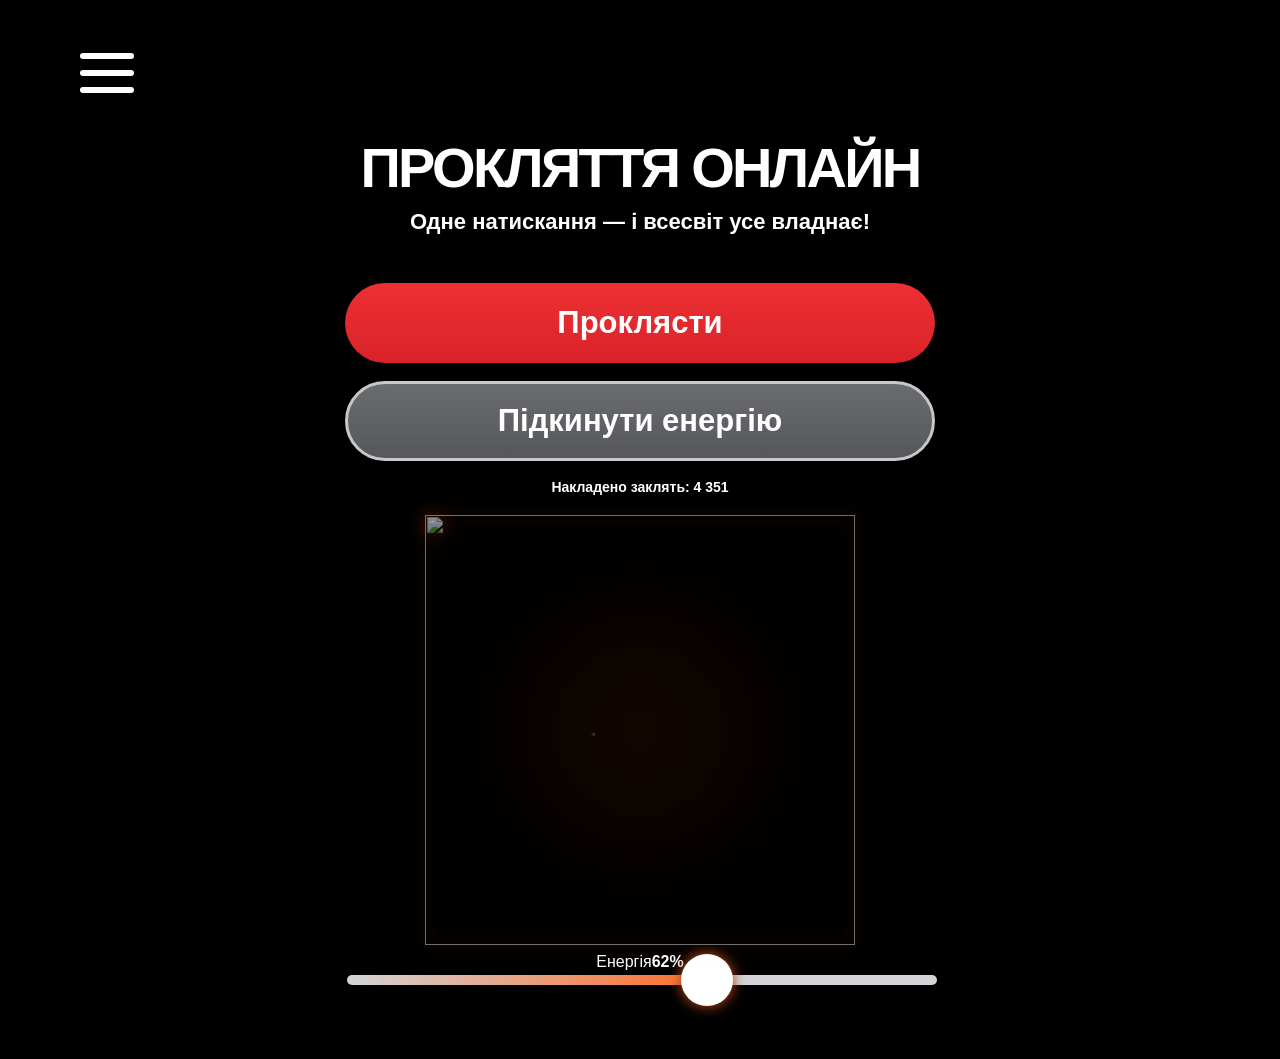
==== index.html @ 465b874a "Add energy readout and certificate download" ====
<!doctype html>
<html lang="uk"><head>
<meta charset="utf-8"><meta name="viewport" content="width=device-width,initial-scale=1,viewport-fit=cover">
<meta name="theme-color" content="#000"><title>Прокляття Онлайн</title>
<link rel="stylesheet" href="./styles.css?v=25"></head><body>
<main class="app">
<button class="hamburger" id="menuToggle" type="button" aria-label="Меню"><span></span><span></span><span></span></button>
<div class="shade" id="shade"></div><aside class="drawer" id="drawer"><button data-go="home">Головна</button><button data-go="ritual">Проклясти</button></aside>

<section id="home" class="screen active home">
 <div class="homeInner">
  <h1>ПРОКЛЯТТЯ ОНЛАЙН</h1>
  <p class="subtitle">Одне натискання — і всесвіт усе владнає!</p>
  <button class="pill red" id="goRitual">Проклясти</button>
  <button class="pill gray" id="addEnergy">Підкинути енергію</button>
  <p class="count">Накладено заклять: <b id="count">4 351</b></p>
  <div class="fireStage codeFireStage" id="fireStage" style="--energy:.62">
    <img class="sphereOff" src="https://gcdn.picsart.com/editing-temp/a3dcd72f-cf65-4d24-ab67-484cf2798ef2.jpeg" alt="">
<img class="referenceDarkSphere" src="https://gcdn.picsart.com/editing-temp/dd3f4b13-cf07-4b77-9734-b967c196c7b9.jpeg" alt="">
<video class="referenceFireVideo" id="fireVideo" src="https://gcdn.picsart.com/editing-temp/e7b7c98c-1d64-453c-aa79-4f44097aef78.mp4" autoplay muted loop playsinline preload="auto"></video>
<canvas class="codeFireCanvas" id="fireCanvas" aria-hidden="true"></canvas>
  </div>
  <div class="energyLabel"><span>Енергія</span><b id="energyValue">62%</b></div><input class="range" id="range" type="range" min="0" max="100" value="62" aria-label="Енергія">
 </div>
</section>

<section id="ritual" class="screen ritual">
 <div class="ritualInner">
  <div class="formCol">
   <h2>ПРОКЛЯТТЯ ОНЛАЙН</h2>
   <p class="ritualSub">Введіть імʼя, причину і покарання</p>
   <form id="ritualForm">
    <label><span>Кого проклинаємо?</span><input id="who" maxlength="80"></label>
    <label><span>Що вона(він) зробила(в)?</span><input id="why" maxlength="140"></label>
    <label><span>Яка кара?</span><div class="randomWrap"><input id="punishment" maxlength="140"><button id="random" type="button">↻</button></div></label>
    <button class="submit" type="submit">Проклясти</button>
   </form>
  </div>
  <div class="potCol"><img class="pot" src="./assets/cauldron-reference.jpg" alt=""></div>
 </div>
</section>
<section id="casting" class="screen casting"><div class="castingInner"><div class="spellRing">✦</div><h2>ЗАКЛЯТТЯ НАКЛАДАЄТЬСЯ</h2><p id="castingText">Всесвіт уже отримав запит…</p><div class="castingBar"><i></i></div></div></section>
<section id="certificate" class="screen certificate"><div class="certWrap"><div class="certCard"><div class="certSigil">✦</div><p class="certKicker">ЦИФРОВИЙ СЕРТИФІКАТ</p><h2>ПРОКЛЯТТЯ НАКЛАДЕНО</h2><div class="certLine"><span>Кого:</span><b id="certWho"></b></div><div class="certLine"><span>Причина:</span><b id="certWhy"></b></div><div class="certLine"><span>Кара:</span><b id="certPunishment"></b></div><p class="certNo">№ <b id="certNumber"></b></p></div><div class="certActions"><button class="pill red" id="shareCert">Поділитися</button><button class="pill gray" id="saveCert">Зберегти сертифікат</button><button class="pill gray" id="again">Ще одне прокляття</button><button class="undo" id="undoCurse">Скасувати прокляття</button></div></div></section>
<div class="toast" id="toast"></div>
</main><script src="./script.js?v=25"></script></body></html>
---- styles.css ----
*{box-sizing:border-box}html,body{margin:0;min-height:100%;background:#000;color:#fff;font-family:Arial,Helvetica,sans-serif}body{overflow-x:hidden}button,input{font:inherit}.app{min-height:100svh;background:#000;position:relative}.screen{display:none;min-height:100svh}.screen.active{display:block}
.hamburger{position:fixed;z-index:50;top:48px;left:max(36px,calc((100vw - 1180px)/2 + 28px));width:58px;height:50px;padding:5px 2px;border:0;background:transparent;display:flex;flex-direction:column;justify-content:space-between;cursor:pointer}.hamburger span{height:6px;width:100%;background:#fff;border-radius:10px}
.shade{position:fixed;inset:0;z-index:55;background:#000b;opacity:0;pointer-events:none;transition:.2s}.shade.open{opacity:1;pointer-events:auto}.drawer{position:fixed;z-index:60;inset:0 auto 0 0;width:min(360px,86vw);padding:125px 28px;background:#080808;transform:translateX(-102%);transition:.25s}.drawer.open{transform:none}.drawer button{display:block;width:100%;height:64px;border:0;border-bottom:1px solid #ffffff20;background:transparent;color:#fff;text-align:left;font-size:24px;font-weight:900}
.home{padding:142px 20px 70px}.homeInner{width:min(590px,100%);margin:auto;text-align:center}.home h1,.formCol h2{margin:0;font-family:"Arial Black",Arial,sans-serif;font-weight:900;line-height:.94;letter-spacing:-2.7px}.home h1{font-size:56px;white-space:nowrap}.subtitle{margin:14px 0 48px;font-size:22px;font-weight:700}.pill{display:block;width:100%;height:80px;margin:0 0 18px;border-radius:999px;color:#fff;font-size:31px;font-weight:900;cursor:pointer}.red{border:0;background:linear-gradient(#ed3034,#d92328)}.gray{border:3px solid #c7c8ca;background:linear-gradient(#6a6c70,#55575b)}.count{margin:18px 0 0;font-size:14px;font-weight:700}
.codeFireStage{--burn:.62;--energy:.62;position:relative;width:430px;max-width:88vw;aspect-ratio:1;margin:20px auto 8px;overflow:visible;background:#000;isolation:isolate}
.sphereOff,.referenceDarkSphere{position:absolute;inset:0;width:100%;height:100%;object-fit:cover;object-position:center;pointer-events:none}
.sphereOff{z-index:1;opacity:calc(1 - var(--burn)*.92);filter:brightness(calc(.40 + var(--burn)*.16)) contrast(1.3) saturate(.46)}
.referenceDarkSphere{z-index:2;opacity:calc(.04 + var(--burn)*.96);mix-blend-mode:screen;filter:saturate(calc(.72 + var(--burn)*.58)) brightness(calc(.36 + var(--burn)*.64)) contrast(1.2) drop-shadow(0 0 calc(var(--burn)*15px) rgba(255,72,0,.65))}
.referenceFireVideo{position:absolute;width:2px;height:2px;left:-9999px;top:-9999px;opacity:0;pointer-events:none}
.codeFireCanvas{position:absolute;z-index:4;inset:-8%;width:116%;height:116%;pointer-events:none;mix-blend-mode:screen}
.codeFireStage:before{content:"";position:absolute;z-index:0;inset:8%;border-radius:50%;opacity:var(--burn);background:radial-gradient(circle,rgba(255,115,20,.13),rgba(255,42,0,.05) 48%,transparent 72%);filter:blur(24px);pointer-events:none}
.range{appearance:none;-webkit-appearance:none;width:100%;height:10px;border:0;border-radius:99px;background:linear-gradient(90deg,#d2d4d7 0%,#ff6b27 calc(var(--energy)*100%),#d2d4d7 calc(var(--energy)*100%));outline:none}.range::-webkit-slider-thumb{appearance:none;-webkit-appearance:none;width:52px;height:52px;border-radius:50%;border:0;background:#fff;box-shadow:0 0 calc(4px + var(--energy)*16px) rgba(255,98,35,.8),0 3px 10px #0008}.range::-moz-range-thumb{width:52px;height:52px;border-radius:50%;border:0;background:#fff}
.ritual{padding:112px 36px 50px}.ritualInner{width:min(1180px,100%);min-height:calc(100svh - 162px);margin:auto;display:grid;grid-template-columns:minmax(460px,575px) minmax(390px,1fr);gap:64px;align-items:center}.formCol{width:100%;max-width:575px;justify-self:end}.formCol h2{font-size:50px;text-align:center;white-space:nowrap}.ritualSub{text-align:center;margin:13px 0 46px;font-size:19px}.formCol label{display:block;margin-bottom:14px}.formCol label>span{display:block;margin:0 0 7px 39px;color:#d8d8db;font-size:16px}.formCol input{display:block;width:100%;height:91px;padding:0 32px;border:3px solid #e8e8ea;border-radius:999px;outline:0;background:#000;color:#fff;font-size:20px}.randomWrap{position:relative}.randomWrap input{padding-right:86px}.randomWrap button{position:absolute;right:17px;top:50%;transform:translateY(-50%);width:52px;height:52px;padding:0;border:0;background:transparent;color:#eee;font-size:42px;line-height:1;cursor:pointer}.submit{width:100%;height:91px;margin-top:39px;border:0;border-radius:999px;background:linear-gradient(#e82d31,#d92328);color:#fff;font-size:34px;font-weight:900;cursor:pointer}.potCol{display:flex;justify-content:center;align-items:center}.pot{display:block;width:min(610px,100%);height:auto;object-fit:contain;mix-blend-mode:screen}.toast{position:fixed;right:18px;bottom:18px;z-index:90;padding:14px 18px;border:1px solid #ffffff25;border-radius:16px;background:#171719;opacity:0;transform:translateY(12px);transition:.2s;pointer-events:none}.toast.show{opacity:1;transform:none}
@media(max-width:980px){.hamburger{position:absolute;top:74px;left:max(40px,calc((100vw - 768px)/2 + 76px));width:56px;height:47px}.hamburger span{height:5px}.home{padding-top:190px}.homeInner{width:min(calc(100% - 80px),590px)}.home h1{font-size:54px}.ritual{padding:216px 20px 36px}.ritualInner{display:block;min-height:0}.formCol{width:min(calc(100% - 80px),570px);max-width:none;margin:auto}.formCol h2{font-size:53px}.ritualSub{margin:18px 0 57px;font-size:21px}.formCol label>span{margin-left:40px;margin-bottom:9px;font-size:17px}.formCol input{height:94px}.submit{height:94px}.potCol{width:min(100%,670px);margin:35px auto 0}.pot{width:100%}}
@media(max-width:620px){.hamburger{top:34px;left:26px;width:42px;height:38px;padding:4px 3px}.hamburger span{height:4px}.home{padding:118px 20px 36px}.homeInner{width:100%}.home h1{font-size:clamp(31px,8.5vw,44px);letter-spacing:-1.4px}.subtitle{margin:12px 0 40px;font-size:16px}.pill{height:64px;margin-bottom:14px;font-size:22px}.count{margin-top:16px;font-size:12px}.codeFireStage{width:min(88vw,365px);max-width:365px;margin:16px auto 6px}.range{display:block;width:88%;height:8px;margin:0 auto 24px}.range::-webkit-slider-thumb{width:42px;height:42px}.ritual{padding:145px 20px 28px}.formCol{width:100%}.formCol h2{font-size:clamp(29px,8.1vw,41px);letter-spacing:-1.2px}.ritualSub{margin:13px 0 43px;font-size:16px}.formCol label{margin-bottom:13px}.formCol label>span{margin:0 0 6px 19px;font-size:14px}.formCol input{height:64px;padding:0 21px;border-width:2.5px;font-size:17px}.randomWrap input{padding-right:68px}.randomWrap button{right:9px;width:44px;height:44px;font-size:34px}.submit{height:68px;margin-top:24px;font-size:25px}.potCol{width:112%;margin:20px 0 0 -6%}.pot{width:100%}.toast{left:12px;right:12px;bottom:12px}}

/* v23: visible live-fire canvas. The still image is only the metal/base state. */
.codeFireCanvas{z-index:8!important;opacity:1!important;filter:none!important;mix-blend-mode:screen!important}
.referenceDarkSphere{z-index:2!important}
.sphereOff{z-index:1!important}

/* v24: ritual flow + certificate */
.casting,.certificate{padding:120px 24px 50px;background:#000}
.castingInner{width:min(650px,100%);margin:auto;text-align:center;padding-top:10vh}.castingInner h2{font:900 clamp(30px,6vw,58px)/.95 "Arial Black",Arial,sans-serif;letter-spacing:-2px;margin:30px 0 14px}.castingInner p{color:#bbb;font-size:18px}.spellRing{width:190px;height:190px;margin:auto;border:2px solid #ff493f;border-radius:50%;display:grid;place-items:center;font-size:100px;color:#ff493f;box-shadow:0 0 60px #e3262e66,inset 0 0 45px #e3262e44;animation:spellPulse .9s ease-in-out infinite alternate,spellSpin 5s linear infinite}.castingBar{height:7px;background:#28282b;border-radius:99px;margin:38px auto;width:min(420px,80%);overflow:hidden}.castingBar i{display:block;height:100%;width:0;background:#e82d31;animation:castProgress 3.2s linear forwards}@keyframes spellPulse{to{transform:scale(1.06);filter:brightness(1.5)}}@keyframes spellSpin{to{rotate:360deg}}@keyframes castProgress{to{width:100%}}
.certWrap{width:min(680px,100%);margin:auto;text-align:center}.certCard{position:relative;border:1px solid #5e2527;border-radius:28px;padding:46px 40px;background:radial-gradient(circle at 50% 0,#321012 0,#0c0809 45%,#050505 100%);box-shadow:0 0 60px #d9272d1f}.certSigil{font-size:64px;color:#ed3034;text-shadow:0 0 25px #e52b30}.certKicker{color:#a7a7aa;font-size:12px;letter-spacing:4px;margin:15px 0 8px}.certCard h2{font:900 clamp(28px,6vw,48px)/1 "Arial Black",Arial,sans-serif;margin:0 0 35px}.certLine{padding:14px 0;border-top:1px solid #ffffff15;text-align:left}.certLine span{display:block;color:#8d8d91;font-size:12px;text-transform:uppercase;letter-spacing:1px}.certLine b{display:block;margin-top:4px;font-size:18px}.certNo{margin:26px 0 0;color:#888}.certActions{margin-top:22px}.certActions .pill{height:64px;font-size:22px}.undo{border:0;background:transparent;color:#8f8f94;text-decoration:underline;cursor:pointer;padding:12px}
@media(max-width:620px){.casting,.certificate{padding:105px 18px 30px}.spellRing{width:150px;height:150px;font-size:76px}.certCard{padding:34px 22px;border-radius:22px}.certActions .pill{height:58px;font-size:20px}}
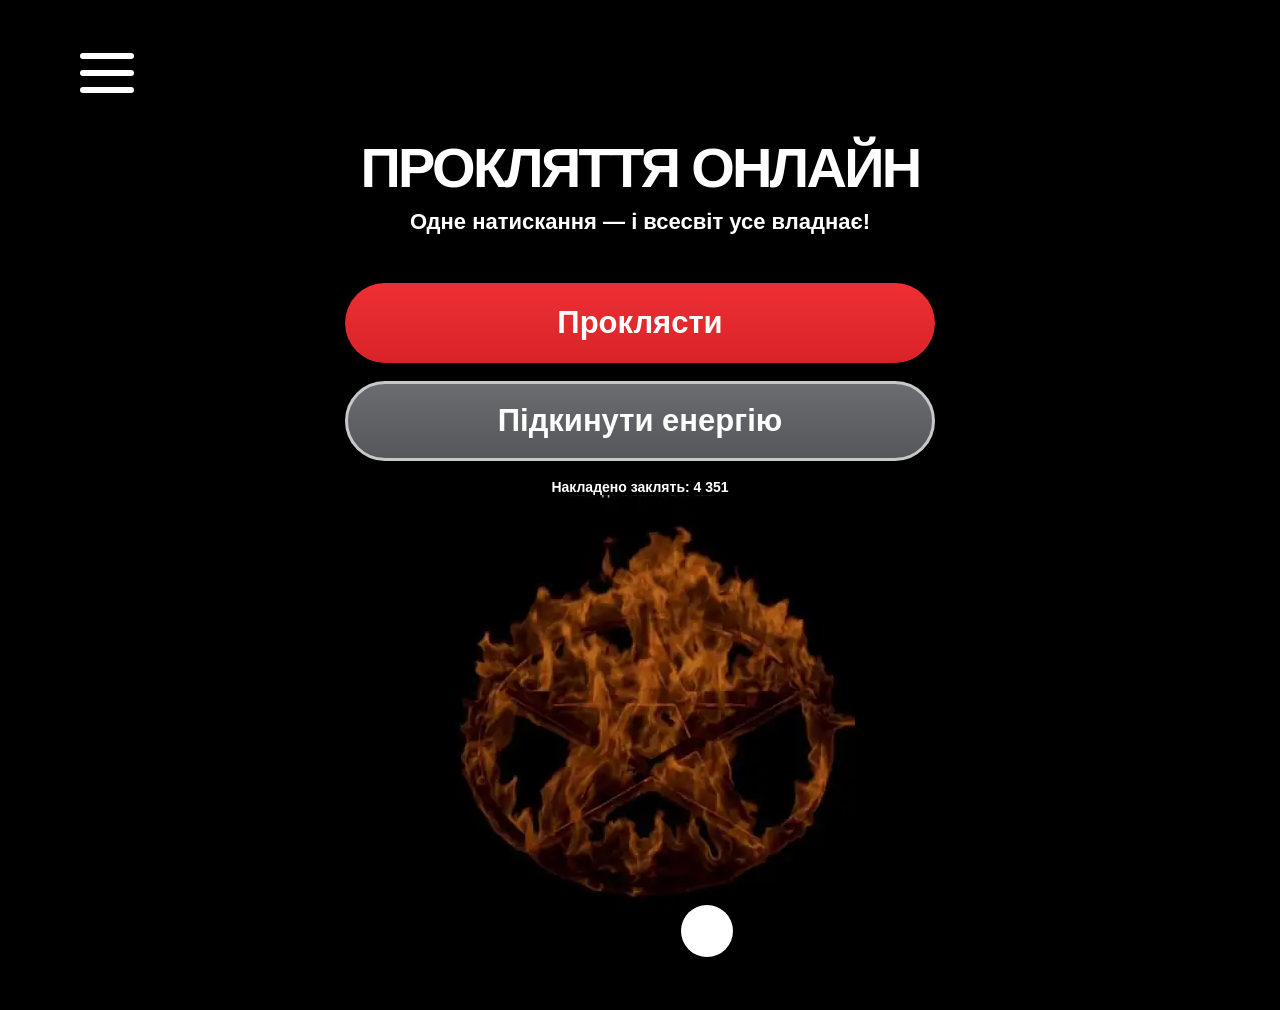
==== commit 02e231ec: "Replace failed generated pentagram with exact reference artwork" ====
--- a/index.html
+++ b/index.html
@@ -1,45 +1,112 @@
 <!doctype html>
-<html lang="uk"><head>
-<meta charset="utf-8"><meta name="viewport" content="width=device-width,initial-scale=1,viewport-fit=cover">
-<meta name="theme-color" content="#000"><title>Прокляття Онлайн</title>
-<link rel="stylesheet" href="./styles.css?v=25"></head><body>
+<html lang="uk">
+<head>
+  <meta charset="utf-8">
+  <meta name="viewport" content="width=device-width,initial-scale=1,viewport-fit=cover">
+  <meta name="theme-color" content="#000000">
+  <title>Прокляття Онлайн</title>
+  <link rel="stylesheet" href="./styles.css?v=30">
+</head>
+<body>
 <main class="app">
-<button class="hamburger" id="menuToggle" type="button" aria-label="Меню"><span></span><span></span><span></span></button>
-<div class="shade" id="shade"></div><aside class="drawer" id="drawer"><button data-go="home">Головна</button><button data-go="ritual">Проклясти</button></aside>
 
-<section id="home" class="screen active home">
- <div class="homeInner">
-  <h1>ПРОКЛЯТТЯ ОНЛАЙН</h1>
-  <p class="subtitle">Одне натискання — і всесвіт усе владнає!</p>
-  <button class="pill red" id="goRitual">Проклясти</button>
-  <button class="pill gray" id="addEnergy">Підкинути енергію</button>
-  <p class="count">Накладено заклять: <b id="count">4 351</b></p>
-  <div class="fireStage codeFireStage" id="fireStage" style="--energy:.62">
-    <img class="sphereOff" src="https://gcdn.picsart.com/editing-temp/a3dcd72f-cf65-4d24-ab67-484cf2798ef2.jpeg" alt="">
-<img class="referenceDarkSphere" src="https://gcdn.picsart.com/editing-temp/dd3f4b13-cf07-4b77-9734-b967c196c7b9.jpeg" alt="">
-<video class="referenceFireVideo" id="fireVideo" src="https://gcdn.picsart.com/editing-temp/e7b7c98c-1d64-453c-aa79-4f44097aef78.mp4" autoplay muted loop playsinline preload="auto"></video>
-<canvas class="codeFireCanvas" id="fireCanvas" aria-hidden="true"></canvas>
-  </div>
-  <div class="energyLabel"><span>Енергія</span><b id="energyValue">62%</b></div><input class="range" id="range" type="range" min="0" max="100" value="62" aria-label="Енергія">
- </div>
-</section>
+  <button class="hamburger" id="menuToggle" type="button" aria-label="Меню" aria-expanded="false">
+    <span></span><span></span><span></span>
+  </button>
 
-<section id="ritual" class="screen ritual">
- <div class="ritualInner">
-  <div class="formCol">
-   <h2>ПРОКЛЯТТЯ ОНЛАЙН</h2>
-   <p class="ritualSub">Введіть імʼя, причину і покарання</p>
-   <form id="ritualForm">
-    <label><span>Кого проклинаємо?</span><input id="who" maxlength="80"></label>
-    <label><span>Що вона(він) зробила(в)?</span><input id="why" maxlength="140"></label>
-    <label><span>Яка кара?</span><div class="randomWrap"><input id="punishment" maxlength="140"><button id="random" type="button">↻</button></div></label>
-    <button class="submit" type="submit">Проклясти</button>
-   </form>
-  </div>
-  <div class="potCol"><img class="pot" src="./assets/cauldron-reference.jpg" alt=""></div>
- </div>
-</section>
-<section id="casting" class="screen casting"><div class="castingInner"><div class="spellRing">✦</div><h2>ЗАКЛЯТТЯ НАКЛАДАЄТЬСЯ</h2><p id="castingText">Всесвіт уже отримав запит…</p><div class="castingBar"><i></i></div></div></section>
-<section id="certificate" class="screen certificate"><div class="certWrap"><div class="certCard"><div class="certSigil">✦</div><p class="certKicker">ЦИФРОВИЙ СЕРТИФІКАТ</p><h2>ПРОКЛЯТТЯ НАКЛАДЕНО</h2><div class="certLine"><span>Кого:</span><b id="certWho"></b></div><div class="certLine"><span>Причина:</span><b id="certWhy"></b></div><div class="certLine"><span>Кара:</span><b id="certPunishment"></b></div><p class="certNo">№ <b id="certNumber"></b></p></div><div class="certActions"><button class="pill red" id="shareCert">Поділитися</button><button class="pill gray" id="saveCert">Зберегти сертифікат</button><button class="pill gray" id="again">Ще одне прокляття</button><button class="undo" id="undoCurse">Скасувати прокляття</button></div></div></section>
-<div class="toast" id="toast"></div>
-</main><script src="./script.js?v=25"></script></body></html>+  <div class="shade" id="shade"></div>
+  <aside class="drawer" id="drawer" aria-hidden="true">
+    <button data-go="home" type="button">Головна</button>
+    <button data-go="ritual" type="button">Проклясти</button>
+  </aside>
+
+  <section id="home" class="screen active home">
+    <div class="homeInner">
+      <h1>ПРОКЛЯТТЯ ОНЛАЙН</h1>
+      <p class="subtitle">Одне натискання — і всесвіт усе владнає!</p>
+
+      <button class="pill red" id="goRitual" type="button">Проклясти</button>
+      <button class="pill gray" id="addEnergy" type="button">Підкинути енергію</button>
+
+      <p class="count">Накладено заклять: <b id="count">4 351</b></p>
+
+      <div class="fireStage" id="fireStage">
+        <div class="fireGlow" aria-hidden="true"></div>
+        <img id="fireImage" class="fireImage" src="./assets/fire-reference.jpg" alt="">
+      </div>
+
+      <input class="range" id="range" type="range" min="0" max="100" value="62" aria-label="Енергія">
+    </div>
+  </section>
+
+  <section id="ritual" class="screen ritual">
+    <div class="ritualInner">
+      <div class="formCol">
+        <h2>ПРОКЛЯТТЯ ОНЛАЙН</h2>
+        <p class="ritualSub">Введіть імʼя, причину і покарання</p>
+
+        <form id="ritualForm" autocomplete="off">
+          <label>
+            <span>Кого проклинаємо?</span>
+            <input id="who" maxlength="80">
+          </label>
+
+          <label>
+            <span>Що вона(він) зробила(в)?</span>
+            <input id="why" maxlength="140">
+          </label>
+
+          <label>
+            <span>Яка кара?</span>
+            <div class="randomWrap">
+              <input id="punishment" maxlength="140">
+              <button id="random" type="button" aria-label="Випадкова кара">↻</button>
+            </div>
+          </label>
+
+          <button class="submit" type="submit">Проклясти</button>
+        </form>
+      </div>
+
+      <div class="potCol">
+        <img class="pot" src="./assets/cauldron-reference.jpg" alt="">
+      </div>
+    </div>
+  </section>
+
+  <section id="casting" class="screen casting">
+    <div class="castingInner">
+      <div class="spellRing">✦</div>
+      <h2>ЗАКЛЯТТЯ НАКЛАДАЄТЬСЯ</h2>
+      <p id="castingText">Всесвіт уже отримав запит…</p>
+      <div class="castingBar"><i></i></div>
+    </div>
+  </section>
+
+  <section id="certificate" class="screen certificate">
+    <div class="certWrap">
+      <div class="certCard">
+        <div class="certSigil">✦</div>
+        <p class="certKicker">ЦИФРОВИЙ СЕРТИФІКАТ</p>
+        <h2>ПРОКЛЯТТЯ НАКЛАДЕНО</h2>
+        <div class="certLine"><span>Кого:</span><b id="certWho"></b></div>
+        <div class="certLine"><span>Причина:</span><b id="certWhy"></b></div>
+        <div class="certLine"><span>Кара:</span><b id="certPunishment"></b></div>
+        <p class="certNo">№ <b id="certNumber"></b></p>
+      </div>
+
+      <div class="certActions">
+        <button class="pill red" id="shareCert" type="button">Поділитися</button>
+        <button class="pill gray" id="saveCert" type="button">Зберегти сертифікат</button>
+        <button class="pill gray" id="again" type="button">Ще одне прокляття</button>
+        <button class="undo" id="undoCurse" type="button">Скасувати прокляття</button>
+      </div>
+    </div>
+  </section>
+
+  <div class="toast" id="toast"></div>
+</main>
+
+<script src="./script.js?v=30"></script>
+</body>
+</html>
--- a/styles.css
+++ b/styles.css
@@ -25,3 +25,13 @@
 .castingInner{width:min(650px,100%);margin:auto;text-align:center;padding-top:10vh}.castingInner h2{font:900 clamp(30px,6vw,58px)/.95 "Arial Black",Arial,sans-serif;letter-spacing:-2px;margin:30px 0 14px}.castingInner p{color:#bbb;font-size:18px}.spellRing{width:190px;height:190px;margin:auto;border:2px solid #ff493f;border-radius:50%;display:grid;place-items:center;font-size:100px;color:#ff493f;box-shadow:0 0 60px #e3262e66,inset 0 0 45px #e3262e44;animation:spellPulse .9s ease-in-out infinite alternate,spellSpin 5s linear infinite}.castingBar{height:7px;background:#28282b;border-radius:99px;margin:38px auto;width:min(420px,80%);overflow:hidden}.castingBar i{display:block;height:100%;width:0;background:#e82d31;animation:castProgress 3.2s linear forwards}@keyframes spellPulse{to{transform:scale(1.06);filter:brightness(1.5)}}@keyframes spellSpin{to{rotate:360deg}}@keyframes castProgress{to{width:100%}}
 .certWrap{width:min(680px,100%);margin:auto;text-align:center}.certCard{position:relative;border:1px solid #5e2527;border-radius:28px;padding:46px 40px;background:radial-gradient(circle at 50% 0,#321012 0,#0c0809 45%,#050505 100%);box-shadow:0 0 60px #d9272d1f}.certSigil{font-size:64px;color:#ed3034;text-shadow:0 0 25px #e52b30}.certKicker{color:#a7a7aa;font-size:12px;letter-spacing:4px;margin:15px 0 8px}.certCard h2{font:900 clamp(28px,6vw,48px)/1 "Arial Black",Arial,sans-serif;margin:0 0 35px}.certLine{padding:14px 0;border-top:1px solid #ffffff15;text-align:left}.certLine span{display:block;color:#8d8d91;font-size:12px;text-transform:uppercase;letter-spacing:1px}.certLine b{display:block;margin-top:4px;font-size:18px}.certNo{margin:26px 0 0;color:#888}.certActions{margin-top:22px}.certActions .pill{height:64px;font-size:22px}.undo{border:0;background:transparent;color:#8f8f94;text-decoration:underline;cursor:pointer;padding:12px}
 @media(max-width:620px){.casting,.certificate{padding:105px 18px 30px}.spellRing{width:150px;height:150px;font-size:76px}.certCard{padding:34px 22px;border-radius:22px}.certActions .pill{height:58px;font-size:20px}}
+
+/* v25 final polish */
+.energyLabel{display:flex;justify-content:space-between;align-items:center;width:100%;margin:3px 0 12px;color:#9c9ca0;font-size:12px;text-transform:uppercase;letter-spacing:1.4px}.energyLabel b{color:#fff;font-size:13px;letter-spacing:0}
+.pill,.submit,.drawer button,.randomWrap button,.undo{transition:transform .15s ease,filter .15s ease,opacity .15s ease}.pill:active,.submit:active,.drawer button:active,.randomWrap button:active{transform:scale(.985)}.pill:hover,.submit:hover{filter:brightness(1.06)}
+.formCol input:focus{border-color:#ff4c4f;box-shadow:0 0 0 4px #e82d3120}.formCol input::placeholder{color:#666}
+.castingInner,.certWrap{animation:fadeUp .45s ease both}@keyframes fadeUp{from{opacity:0;transform:translateY(12px)}to{opacity:1;transform:none}}
+.certCard{overflow:hidden}.certCard:before{content:"";position:absolute;inset:-30%;background:radial-gradient(circle,#ff3d3214 0,transparent 58%);animation:certGlow 2.8s ease-in-out infinite alternate;pointer-events:none}@keyframes certGlow{to{transform:scale(1.12);opacity:.55}}
+.certLine b{overflow-wrap:anywhere}.certActions .pill{margin-bottom:12px}
+@media(max-width:620px){.energyLabel{width:88%;margin:2px auto 11px}.home{padding-bottom:max(34px,env(safe-area-inset-bottom))}.certificate{padding-bottom:max(30px,env(safe-area-inset-bottom))}}
+@media(prefers-reduced-motion:reduce){*,*:before,*:after{animation-duration:.001ms!important;animation-iteration-count:1!important;scroll-behavior:auto!important}}
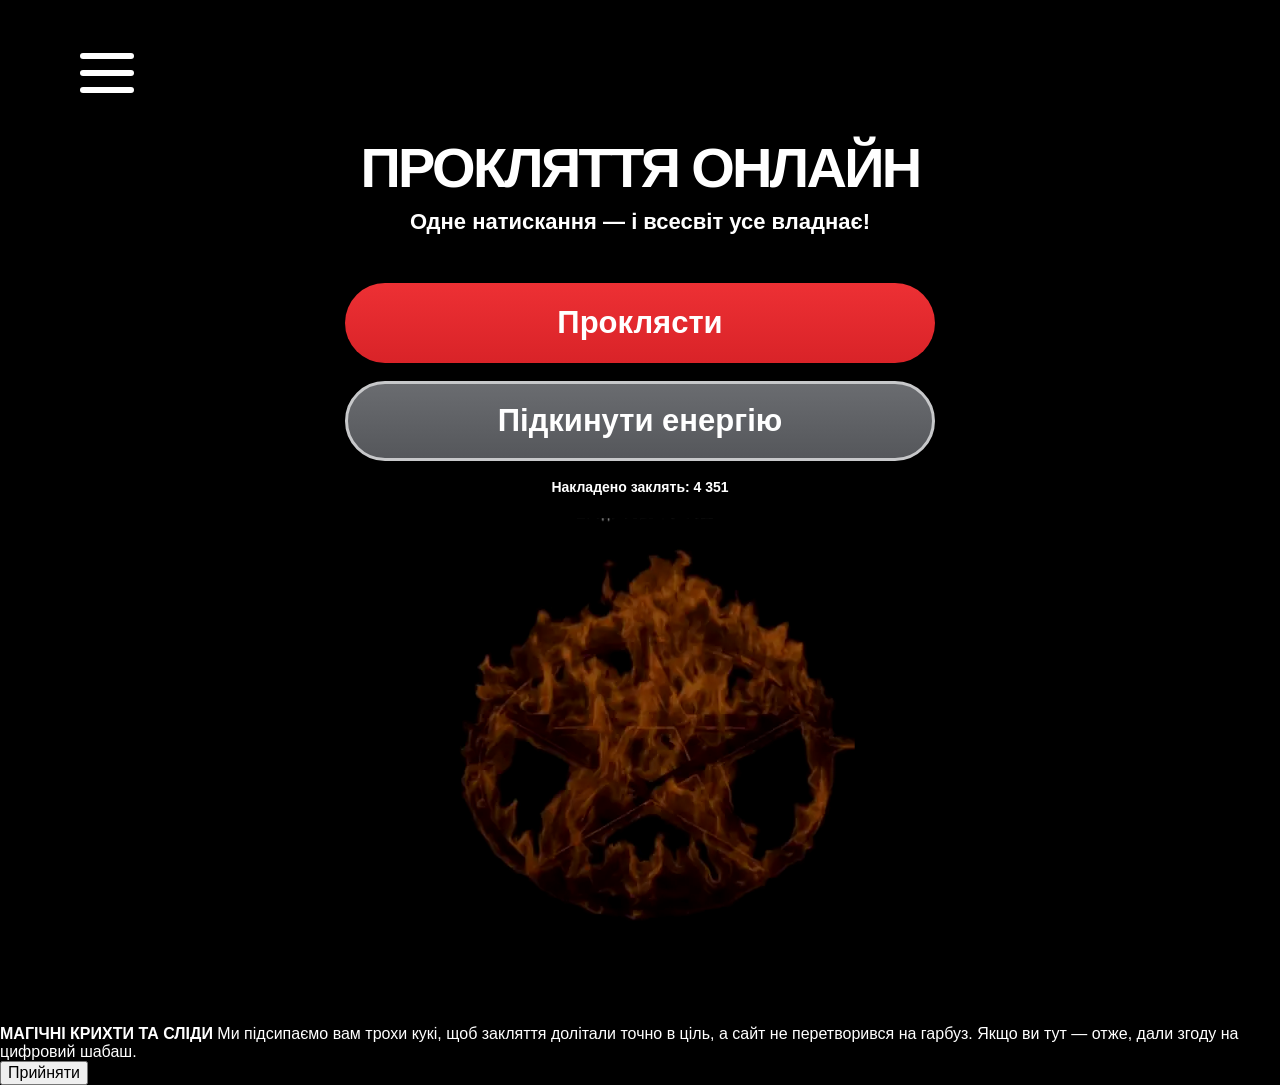
==== commit ac3636b9: "Match Fineo reference home structure and spotlight pentagram" ====
--- a/index.html
+++ b/index.html
@@ -30,12 +30,10 @@
 
       <p class="count">Накладено заклять: <b id="count">4 351</b></p>
 
-      <div class="fireStage" id="fireStage">
-        <div class="fireGlow" aria-hidden="true"></div>
-        <img id="fireImage" class="fireImage" src="./assets/fire-reference.jpg" alt="">
+      <div class="fireStage" id="fireStage" aria-label="Вогняна пентаграма">
+        <div class="fireAura" aria-hidden="true"></div>
+        <img id="fireImage" class="fireImage" src="./assets/fire-reference.jpg" alt="Вогняна пентаграма">
       </div>
-
-      <input class="range" id="range" type="range" min="0" max="100" value="62" aria-label="Енергія">
     </div>
   </section>
 
@@ -104,6 +102,14 @@
     </div>
   </section>
 
+  <div class="cookieBar" id="cookieBar">
+    <div class="cookieText">
+      <strong>МАГІЧНІ КРИХТИ ТА СЛІДИ</strong>
+      <span>Ми підсипаємо вам трохи кукі, щоб закляття долітали точно в ціль, а сайт не перетворився на гарбуз. Якщо ви тут — отже, дали згоду на цифровий шабаш.</span>
+    </div>
+    <button id="acceptCookies" type="button">Прийняти</button>
+  </div>
+
   <div class="toast" id="toast"></div>
 </main>
 
--- a/styles.css
+++ b/styles.css
@@ -1,37 +1,168 @@
+*{box-sizing:border-box}
+html,body{margin:0;min-height:100%;background:#000;color:#fff;font-family:Arial,Helvetica,sans-serif}
+body{overflow-x:hidden}
+button,input{font:inherit}
+.app{min-height:100svh;background:#000;position:relative}
+.screen{display:none;min-height:100svh}
+.screen.active{display:block}
 
-*{box-sizing:border-box}html,body{margin:0;min-height:100%;background:#000;color:#fff;font-family:Arial,Helvetica,sans-serif}body{overflow-x:hidden}button,input{font:inherit}.app{min-height:100svh;background:#000;position:relative}.screen{display:none;min-height:100svh}.screen.active{display:block}
-.hamburger{position:fixed;z-index:50;top:48px;left:max(36px,calc((100vw - 1180px)/2 + 28px));width:58px;height:50px;padding:5px 2px;border:0;background:transparent;display:flex;flex-direction:column;justify-content:space-between;cursor:pointer}.hamburger span{height:6px;width:100%;background:#fff;border-radius:10px}
-.shade{position:fixed;inset:0;z-index:55;background:#000b;opacity:0;pointer-events:none;transition:.2s}.shade.open{opacity:1;pointer-events:auto}.drawer{position:fixed;z-index:60;inset:0 auto 0 0;width:min(360px,86vw);padding:125px 28px;background:#080808;transform:translateX(-102%);transition:.25s}.drawer.open{transform:none}.drawer button{display:block;width:100%;height:64px;border:0;border-bottom:1px solid #ffffff20;background:transparent;color:#fff;text-align:left;font-size:24px;font-weight:900}
-.home{padding:142px 20px 70px}.homeInner{width:min(590px,100%);margin:auto;text-align:center}.home h1,.formCol h2{margin:0;font-family:"Arial Black",Arial,sans-serif;font-weight:900;line-height:.94;letter-spacing:-2.7px}.home h1{font-size:56px;white-space:nowrap}.subtitle{margin:14px 0 48px;font-size:22px;font-weight:700}.pill{display:block;width:100%;height:80px;margin:0 0 18px;border-radius:999px;color:#fff;font-size:31px;font-weight:900;cursor:pointer}.red{border:0;background:linear-gradient(#ed3034,#d92328)}.gray{border:3px solid #c7c8ca;background:linear-gradient(#6a6c70,#55575b)}.count{margin:18px 0 0;font-size:14px;font-weight:700}
-.codeFireStage{--burn:.62;--energy:.62;position:relative;width:430px;max-width:88vw;aspect-ratio:1;margin:20px auto 8px;overflow:visible;background:#000;isolation:isolate}
-.sphereOff,.referenceDarkSphere{position:absolute;inset:0;width:100%;height:100%;object-fit:cover;object-position:center;pointer-events:none}
-.sphereOff{z-index:1;opacity:calc(1 - var(--burn)*.92);filter:brightness(calc(.40 + var(--burn)*.16)) contrast(1.3) saturate(.46)}
-.referenceDarkSphere{z-index:2;opacity:calc(.04 + var(--burn)*.96);mix-blend-mode:screen;filter:saturate(calc(.72 + var(--burn)*.58)) brightness(calc(.36 + var(--burn)*.64)) contrast(1.2) drop-shadow(0 0 calc(var(--burn)*15px) rgba(255,72,0,.65))}
-.referenceFireVideo{position:absolute;width:2px;height:2px;left:-9999px;top:-9999px;opacity:0;pointer-events:none}
-.codeFireCanvas{position:absolute;z-index:4;inset:-8%;width:116%;height:116%;pointer-events:none;mix-blend-mode:screen}
-.codeFireStage:before{content:"";position:absolute;z-index:0;inset:8%;border-radius:50%;opacity:var(--burn);background:radial-gradient(circle,rgba(255,115,20,.13),rgba(255,42,0,.05) 48%,transparent 72%);filter:blur(24px);pointer-events:none}
-.range{appearance:none;-webkit-appearance:none;width:100%;height:10px;border:0;border-radius:99px;background:linear-gradient(90deg,#d2d4d7 0%,#ff6b27 calc(var(--energy)*100%),#d2d4d7 calc(var(--energy)*100%));outline:none}.range::-webkit-slider-thumb{appearance:none;-webkit-appearance:none;width:52px;height:52px;border-radius:50%;border:0;background:#fff;box-shadow:0 0 calc(4px + var(--energy)*16px) rgba(255,98,35,.8),0 3px 10px #0008}.range::-moz-range-thumb{width:52px;height:52px;border-radius:50%;border:0;background:#fff}
-.ritual{padding:112px 36px 50px}.ritualInner{width:min(1180px,100%);min-height:calc(100svh - 162px);margin:auto;display:grid;grid-template-columns:minmax(460px,575px) minmax(390px,1fr);gap:64px;align-items:center}.formCol{width:100%;max-width:575px;justify-self:end}.formCol h2{font-size:50px;text-align:center;white-space:nowrap}.ritualSub{text-align:center;margin:13px 0 46px;font-size:19px}.formCol label{display:block;margin-bottom:14px}.formCol label>span{display:block;margin:0 0 7px 39px;color:#d8d8db;font-size:16px}.formCol input{display:block;width:100%;height:91px;padding:0 32px;border:3px solid #e8e8ea;border-radius:999px;outline:0;background:#000;color:#fff;font-size:20px}.randomWrap{position:relative}.randomWrap input{padding-right:86px}.randomWrap button{position:absolute;right:17px;top:50%;transform:translateY(-50%);width:52px;height:52px;padding:0;border:0;background:transparent;color:#eee;font-size:42px;line-height:1;cursor:pointer}.submit{width:100%;height:91px;margin-top:39px;border:0;border-radius:999px;background:linear-gradient(#e82d31,#d92328);color:#fff;font-size:34px;font-weight:900;cursor:pointer}.potCol{display:flex;justify-content:center;align-items:center}.pot{display:block;width:min(610px,100%);height:auto;object-fit:contain;mix-blend-mode:screen}.toast{position:fixed;right:18px;bottom:18px;z-index:90;padding:14px 18px;border:1px solid #ffffff25;border-radius:16px;background:#171719;opacity:0;transform:translateY(12px);transition:.2s;pointer-events:none}.toast.show{opacity:1;transform:none}
-@media(max-width:980px){.hamburger{position:absolute;top:74px;left:max(40px,calc((100vw - 768px)/2 + 76px));width:56px;height:47px}.hamburger span{height:5px}.home{padding-top:190px}.homeInner{width:min(calc(100% - 80px),590px)}.home h1{font-size:54px}.ritual{padding:216px 20px 36px}.ritualInner{display:block;min-height:0}.formCol{width:min(calc(100% - 80px),570px);max-width:none;margin:auto}.formCol h2{font-size:53px}.ritualSub{margin:18px 0 57px;font-size:21px}.formCol label>span{margin-left:40px;margin-bottom:9px;font-size:17px}.formCol input{height:94px}.submit{height:94px}.potCol{width:min(100%,670px);margin:35px auto 0}.pot{width:100%}}
-@media(max-width:620px){.hamburger{top:34px;left:26px;width:42px;height:38px;padding:4px 3px}.hamburger span{height:4px}.home{padding:118px 20px 36px}.homeInner{width:100%}.home h1{font-size:clamp(31px,8.5vw,44px);letter-spacing:-1.4px}.subtitle{margin:12px 0 40px;font-size:16px}.pill{height:64px;margin-bottom:14px;font-size:22px}.count{margin-top:16px;font-size:12px}.codeFireStage{width:min(88vw,365px);max-width:365px;margin:16px auto 6px}.range{display:block;width:88%;height:8px;margin:0 auto 24px}.range::-webkit-slider-thumb{width:42px;height:42px}.ritual{padding:145px 20px 28px}.formCol{width:100%}.formCol h2{font-size:clamp(29px,8.1vw,41px);letter-spacing:-1.2px}.ritualSub{margin:13px 0 43px;font-size:16px}.formCol label{margin-bottom:13px}.formCol label>span{margin:0 0 6px 19px;font-size:14px}.formCol input{height:64px;padding:0 21px;border-width:2.5px;font-size:17px}.randomWrap input{padding-right:68px}.randomWrap button{right:9px;width:44px;height:44px;font-size:34px}.submit{height:68px;margin-top:24px;font-size:25px}.potCol{width:112%;margin:20px 0 0 -6%}.pot{width:100%}.toast{left:12px;right:12px;bottom:12px}}
+.hamburger{position:fixed;z-index:50;top:48px;left:max(36px,calc((100vw - 1180px)/2 + 28px));width:58px;height:50px;padding:5px 2px;border:0;background:transparent;display:flex;flex-direction:column;justify-content:space-between;cursor:pointer}
+.hamburger span{height:6px;width:100%;background:#fff;border-radius:10px}
+.shade{position:fixed;inset:0;z-index:55;background:#000b;opacity:0;pointer-events:none;transition:.2s}
+.shade.open{opacity:1;pointer-events:auto}
+.drawer{position:fixed;z-index:60;inset:0 auto 0 0;width:min(360px,86vw);padding:125px 28px;background:#080808;transform:translateX(-102%);transition:.25s}
+.drawer.open{transform:none}
+.drawer button{display:block;width:100%;height:64px;border:0;border-bottom:1px solid #ffffff20;background:transparent;color:#fff;text-align:left;font-size:24px;font-weight:900}
 
-/* v23: visible live-fire canvas. The still image is only the metal/base state. */
-.codeFireCanvas{z-index:8!important;opacity:1!important;filter:none!important;mix-blend-mode:screen!important}
-.referenceDarkSphere{z-index:2!important}
-.sphereOff{z-index:1!important}
+.home{padding:142px 20px 70px}
+.homeInner{width:min(590px,100%);margin:auto;text-align:center}
+.home h1,.formCol h2{margin:0;font-family:"Arial Black",Arial,sans-serif;font-weight:900;line-height:.94;letter-spacing:-2.7px}
+.home h1{font-size:56px;white-space:nowrap}
+.subtitle{margin:14px 0 48px;font-size:22px;font-weight:700}
+.pill{display:block;width:100%;height:80px;margin:0 0 18px;border-radius:999px;color:#fff;font-size:31px;font-weight:900;cursor:pointer;transition:.15s}
+.pill:active{transform:scale(.99)}
+.red{border:0;background:linear-gradient(#ed3034,#d92328)}
+.gray{border:3px solid #c7c8ca;background:linear-gradient(#6a6c70,#55575b)}
+.count{margin:18px 0 0;font-size:14px;font-weight:700}
 
-/* v24: ritual flow + certificate */
+/* Exact reference artwork: no re-drawing of the pentagram */
+.fireStage{
+  --energy:.62;
+  position:relative;
+  width:430px;
+  max-width:88vw;
+  aspect-ratio:1;
+  margin:18px auto 12px;
+  display:grid;
+  place-items:center;
+  overflow:hidden;
+  background:#000;
+  isolation:isolate;
+}
+.fireGlow{
+  position:absolute;
+  inset:18%;
+  border-radius:50%;
+  background:radial-gradient(circle,rgba(255,96,16,.22),rgba(255,49,0,.08) 48%,transparent 74%);
+  filter:blur(28px);
+  opacity:calc(.25 + var(--energy)*.7);
+  transform:scale(calc(.9 + var(--energy)*.14));
+}
+.fireImage{
+  position:relative;
+  z-index:2;
+  width:100%;
+  height:100%;
+  object-fit:contain;
+  display:block;
+  mix-blend-mode:screen;
+  opacity:calc(.35 + var(--energy)*.65);
+  filter:brightness(calc(.72 + var(--energy)*.38)) contrast(1.06) saturate(calc(.92 + var(--energy)*.28));
+  transform:scale(calc(.98 + var(--energy)*.03));
+  transition:filter .12s linear,opacity .12s linear,transform .12s linear;
+}
+.range{
+  --energy:.62;
+  appearance:none;-webkit-appearance:none;width:100%;height:10px;border:0;border-radius:99px;
+  background:#d2d4d7;outline:none
+}
+.range::-webkit-slider-thumb{
+  appearance:none;-webkit-appearance:none;width:52px;height:52px;border-radius:50%;border:0;background:#fff;
+  box-shadow:0 3px 10px #0008;cursor:pointer
+}
+.range::-moz-range-thumb{width:52px;height:52px;border-radius:50%;border:0;background:#fff;cursor:pointer}
+
+.ritual{padding:112px 36px 50px}
+.ritualInner{width:min(1180px,100%);min-height:calc(100svh - 162px);margin:auto;display:grid;grid-template-columns:minmax(460px,575px) minmax(390px,1fr);gap:64px;align-items:center}
+.formCol{width:100%;max-width:575px;justify-self:end}
+.formCol h2{font-size:50px;text-align:center;white-space:nowrap}
+.ritualSub{text-align:center;margin:13px 0 46px;font-size:19px}
+.formCol label{display:block;margin-bottom:14px}
+.formCol label>span{display:block;margin:0 0 7px 39px;color:#d8d8db;font-size:16px}
+.formCol input{display:block;width:100%;height:91px;padding:0 32px;border:3px solid #e8e8ea;border-radius:999px;outline:0;background:#000;color:#fff;font-size:20px}
+.formCol input:focus{border-color:#fff}
+.randomWrap{position:relative}
+.randomWrap input{padding-right:86px}
+.randomWrap button{position:absolute;right:17px;top:50%;transform:translateY(-50%);width:52px;height:52px;padding:0;border:0;background:transparent;color:#eee;font-size:42px;line-height:1;cursor:pointer}
+.submit{width:100%;height:91px;margin-top:39px;border:0;border-radius:999px;background:linear-gradient(#e82d31,#d92328);color:#fff;font-size:34px;font-weight:900;cursor:pointer}
+.potCol{display:flex;justify-content:center;align-items:center}
+.pot{display:block;width:min(610px,100%);height:auto;object-fit:contain;mix-blend-mode:screen}
+
+.toast{position:fixed;right:18px;bottom:18px;z-index:90;padding:14px 18px;border:1px solid #ffffff25;border-radius:16px;background:#171719;opacity:0;transform:translateY(12px);transition:.2s;pointer-events:none}
+.toast.show{opacity:1;transform:none}
+
 .casting,.certificate{padding:120px 24px 50px;background:#000}
-.castingInner{width:min(650px,100%);margin:auto;text-align:center;padding-top:10vh}.castingInner h2{font:900 clamp(30px,6vw,58px)/.95 "Arial Black",Arial,sans-serif;letter-spacing:-2px;margin:30px 0 14px}.castingInner p{color:#bbb;font-size:18px}.spellRing{width:190px;height:190px;margin:auto;border:2px solid #ff493f;border-radius:50%;display:grid;place-items:center;font-size:100px;color:#ff493f;box-shadow:0 0 60px #e3262e66,inset 0 0 45px #e3262e44;animation:spellPulse .9s ease-in-out infinite alternate,spellSpin 5s linear infinite}.castingBar{height:7px;background:#28282b;border-radius:99px;margin:38px auto;width:min(420px,80%);overflow:hidden}.castingBar i{display:block;height:100%;width:0;background:#e82d31;animation:castProgress 3.2s linear forwards}@keyframes spellPulse{to{transform:scale(1.06);filter:brightness(1.5)}}@keyframes spellSpin{to{rotate:360deg}}@keyframes castProgress{to{width:100%}}
-.certWrap{width:min(680px,100%);margin:auto;text-align:center}.certCard{position:relative;border:1px solid #5e2527;border-radius:28px;padding:46px 40px;background:radial-gradient(circle at 50% 0,#321012 0,#0c0809 45%,#050505 100%);box-shadow:0 0 60px #d9272d1f}.certSigil{font-size:64px;color:#ed3034;text-shadow:0 0 25px #e52b30}.certKicker{color:#a7a7aa;font-size:12px;letter-spacing:4px;margin:15px 0 8px}.certCard h2{font:900 clamp(28px,6vw,48px)/1 "Arial Black",Arial,sans-serif;margin:0 0 35px}.certLine{padding:14px 0;border-top:1px solid #ffffff15;text-align:left}.certLine span{display:block;color:#8d8d91;font-size:12px;text-transform:uppercase;letter-spacing:1px}.certLine b{display:block;margin-top:4px;font-size:18px}.certNo{margin:26px 0 0;color:#888}.certActions{margin-top:22px}.certActions .pill{height:64px;font-size:22px}.undo{border:0;background:transparent;color:#8f8f94;text-decoration:underline;cursor:pointer;padding:12px}
-@media(max-width:620px){.casting,.certificate{padding:105px 18px 30px}.spellRing{width:150px;height:150px;font-size:76px}.certCard{padding:34px 22px;border-radius:22px}.certActions .pill{height:58px;font-size:20px}}
+.castingInner{width:min(650px,100%);margin:auto;text-align:center;padding-top:10vh}
+.castingInner h2{font:900 clamp(30px,6vw,58px)/.95 "Arial Black",Arial,sans-serif;letter-spacing:-2px;margin:30px 0 14px}
+.castingInner p{color:#bbb;font-size:18px}
+.spellRing{width:190px;height:190px;margin:auto;border:2px solid #ff493f;border-radius:50%;display:grid;place-items:center;font-size:100px;color:#ff493f;box-shadow:0 0 60px #e3262e66,inset 0 0 45px #e3262e44;animation:spellPulse .9s ease-in-out infinite alternate,spellSpin 5s linear infinite}
+.castingBar{height:7px;background:#28282b;border-radius:99px;margin:38px auto;width:min(420px,80%);overflow:hidden}
+.castingBar i{display:block;height:100%;width:0;background:#e82d31;animation:castProgress 3.2s linear forwards}
+@keyframes spellPulse{to{transform:scale(1.06);filter:brightness(1.5)}}
+@keyframes spellSpin{to{rotate:360deg}}
+@keyframes castProgress{to{width:100%}}
 
-/* v25 final polish */
-.energyLabel{display:flex;justify-content:space-between;align-items:center;width:100%;margin:3px 0 12px;color:#9c9ca0;font-size:12px;text-transform:uppercase;letter-spacing:1.4px}.energyLabel b{color:#fff;font-size:13px;letter-spacing:0}
-.pill,.submit,.drawer button,.randomWrap button,.undo{transition:transform .15s ease,filter .15s ease,opacity .15s ease}.pill:active,.submit:active,.drawer button:active,.randomWrap button:active{transform:scale(.985)}.pill:hover,.submit:hover{filter:brightness(1.06)}
-.formCol input:focus{border-color:#ff4c4f;box-shadow:0 0 0 4px #e82d3120}.formCol input::placeholder{color:#666}
-.castingInner,.certWrap{animation:fadeUp .45s ease both}@keyframes fadeUp{from{opacity:0;transform:translateY(12px)}to{opacity:1;transform:none}}
-.certCard{overflow:hidden}.certCard:before{content:"";position:absolute;inset:-30%;background:radial-gradient(circle,#ff3d3214 0,transparent 58%);animation:certGlow 2.8s ease-in-out infinite alternate;pointer-events:none}@keyframes certGlow{to{transform:scale(1.12);opacity:.55}}
-.certLine b{overflow-wrap:anywhere}.certActions .pill{margin-bottom:12px}
-@media(max-width:620px){.energyLabel{width:88%;margin:2px auto 11px}.home{padding-bottom:max(34px,env(safe-area-inset-bottom))}.certificate{padding-bottom:max(30px,env(safe-area-inset-bottom))}}
-@media(prefers-reduced-motion:reduce){*,*:before,*:after{animation-duration:.001ms!important;animation-iteration-count:1!important;scroll-behavior:auto!important}}
+.certWrap{width:min(680px,100%);margin:auto;text-align:center}
+.certCard{position:relative;border:1px solid #5e2527;border-radius:28px;padding:46px 40px;background:radial-gradient(circle at 50% 0,#321012 0,#0c0809 45%,#050505 100%)}
+.certSigil{font-size:64px;color:#ed3034}
+.certKicker{color:#a7a7aa;font-size:12px;letter-spacing:4px;margin:15px 0 8px}
+.certCard h2{font:900 clamp(28px,6vw,48px)/1 "Arial Black",Arial,sans-serif;margin:0 0 35px}
+.certLine{padding:14px 0;border-top:1px solid #ffffff15;text-align:left}
+.certLine span{display:block;color:#8d8d91;font-size:12px;text-transform:uppercase;letter-spacing:1px}
+.certLine b{display:block;margin-top:4px;font-size:18px;overflow-wrap:anywhere}
+.certNo{margin:26px 0 0;color:#888}
+.certActions{margin-top:22px}
+.certActions .pill{height:64px;font-size:22px;margin-bottom:12px}
+.undo{border:0;background:transparent;color:#8f8f94;text-decoration:underline;cursor:pointer;padding:12px}
+
+@media(max-width:980px){
+  .hamburger{position:absolute;top:74px;left:max(40px,calc((100vw - 768px)/2 + 76px));width:56px;height:47px}
+  .hamburger span{height:5px}
+  .home{padding-top:190px}
+  .homeInner{width:min(calc(100% - 80px),590px)}
+  .home h1{font-size:54px}
+  .ritual{padding:216px 20px 36px}
+  .ritualInner{display:block;min-height:0}
+  .formCol{width:min(calc(100% - 80px),570px);max-width:none;margin:auto}
+  .formCol h2{font-size:53px}
+  .ritualSub{margin:18px 0 57px;font-size:21px}
+  .formCol label>span{margin-left:40px;margin-bottom:9px;font-size:17px}
+  .formCol input{height:94px}
+  .submit{height:94px}
+  .potCol{width:min(100%,670px);margin:35px auto 0}
+  .pot{width:100%}
+}
+
+@media(max-width:620px){
+  .hamburger{top:34px;left:26px;width:42px;height:38px;padding:4px 3px}
+  .hamburger span{height:4px}
+  .home{padding:118px 20px 36px}
+  .homeInner{width:100%}
+  .home h1{font-size:clamp(31px,8.5vw,44px);letter-spacing:-1.4px}
+  .subtitle{margin:12px 0 40px;font-size:16px}
+  .pill{height:64px;margin-bottom:14px;font-size:22px}
+  .count{margin-top:16px;font-size:12px}
+  .fireStage{width:min(88vw,365px);max-width:365px;margin:14px auto 10px}
+  .range{display:block;width:88%;height:8px;margin:0 auto 24px}
+  .range::-webkit-slider-thumb{width:42px;height:42px}
+  .ritual{padding:145px 20px 28px}
+  .formCol{width:100%}
+  .formCol h2{font-size:clamp(29px,8.1vw,41px);letter-spacing:-1.2px}
+  .ritualSub{margin:13px 0 43px;font-size:16px}
+  .formCol label{margin-bottom:13px}
+  .formCol label>span{margin:0 0 6px 19px;font-size:14px}
+  .formCol input{height:64px;padding:0 21px;border-width:2.5px;font-size:17px}
+  .randomWrap input{padding-right:68px}
+  .randomWrap button{right:9px;width:44px;height:44px;font-size:34px}
+  .submit{height:68px;margin-top:24px;font-size:25px}
+  .potCol{width:112%;margin:20px 0 0 -6%}
+  .pot{width:100%}
+  .toast{left:12px;right:12px;bottom:12px}
+  .casting,.certificate{padding:105px 18px 30px}
+  .spellRing{width:150px;height:150px;font-size:76px}
+  .certCard{padding:34px 22px;border-radius:22px}
+}
+
+@media(prefers-reduced-motion:reduce){
+  *,*:before,*:after{animation-duration:.001ms!important;animation-iteration-count:1!important}
+}
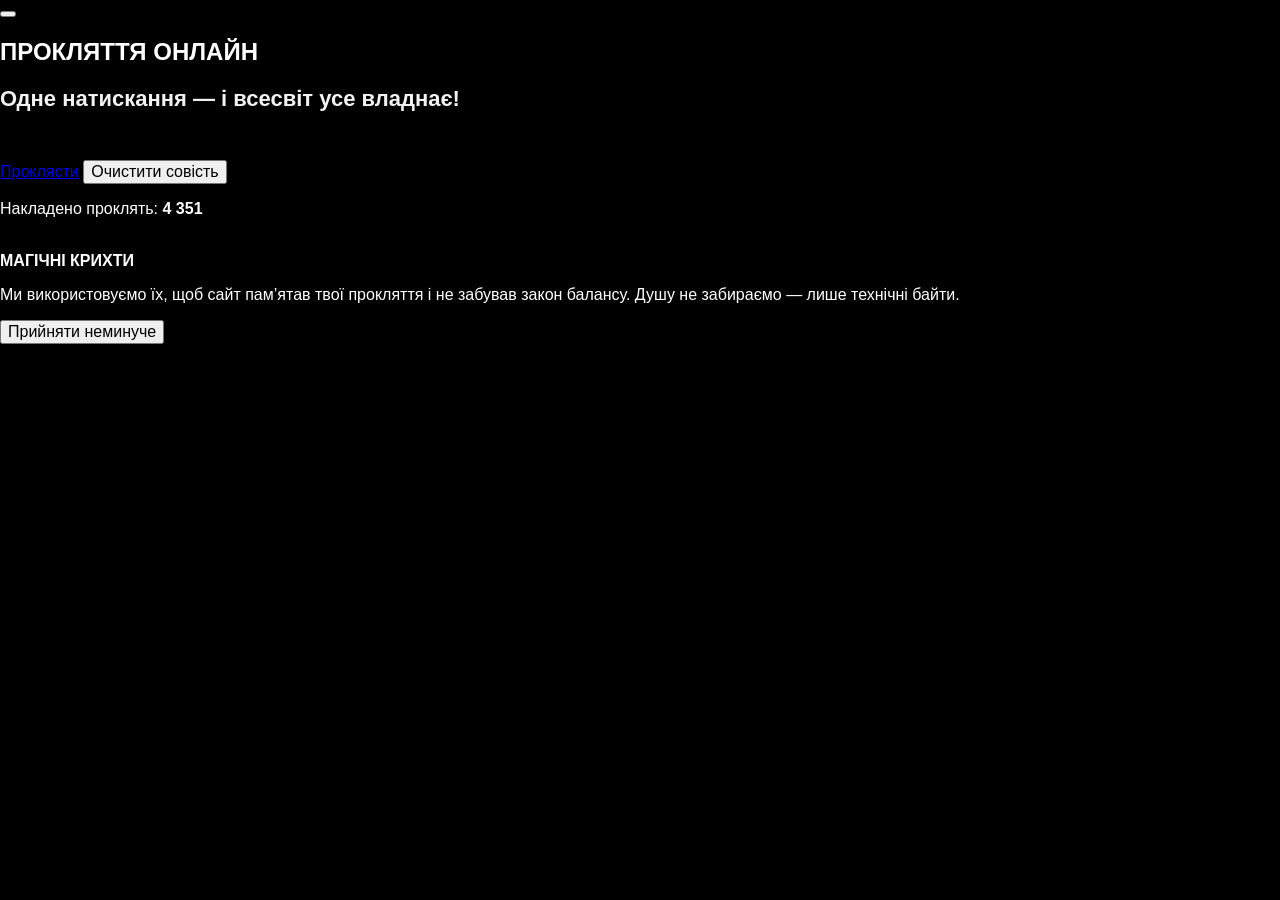
==== commit 2c9e467d: "Rebuild home page as Fineo reference copy" ====
--- a/index.html
+++ b/index.html
@@ -1,118 +1,41 @@
 <!doctype html>
 <html lang="uk">
 <head>
-  <meta charset="utf-8">
-  <meta name="viewport" content="width=device-width,initial-scale=1,viewport-fit=cover">
-  <meta name="theme-color" content="#000000">
-  <title>Прокляття Онлайн</title>
-  <link rel="stylesheet" href="./styles.css?v=30">
+<meta charset="utf-8">
+<meta name="viewport" content="width=device-width,initial-scale=1,viewport-fit=cover">
+<title>Прокляття онлайн</title>
+<link rel="stylesheet" href="./styles.css?v=refcopy1">
 </head>
 <body>
-<main class="app">
+<button class="menu-btn" aria-label="Меню"><span></span><span></span><span></span></button>
 
-  <button class="hamburger" id="menuToggle" type="button" aria-label="Меню" aria-expanded="false">
-    <span></span><span></span><span></span>
-  </button>
+<main class="page home-page">
+  <section class="home-card">
+    <h1>ПРОКЛЯТТЯ ОНЛАЙН</h1>
+    <p class="subtitle">Одне натискання — і всесвіт усе владнає!</p>
 
-  <div class="shade" id="shade"></div>
-  <aside class="drawer" id="drawer" aria-hidden="true">
-    <button data-go="home" type="button">Головна</button>
-    <button data-go="ritual" type="button">Проклясти</button>
-  </aside>
+    <a class="cta primary" href="./page-2/">Проклясти</a>
+    <button class="cta secondary" id="cleanBtn" type="button">Очистити совість</button>
 
-  <section id="home" class="screen active home">
-    <div class="homeInner">
-      <h1>ПРОКЛЯТТЯ ОНЛАЙН</h1>
-      <p class="subtitle">Одне натискання — і всесвіт усе владнає!</p>
+    <p class="counter">Накладено проклять: <strong>4 351</strong></p>
 
-      <button class="pill red" id="goRitual" type="button">Проклясти</button>
-      <button class="pill gray" id="addEnergy" type="button">Підкинути енергію</button>
-
-      <p class="count">Накладено заклять: <b id="count">4 351</b></p>
-
-      <div class="fireStage" id="fireStage" aria-label="Вогняна пентаграма">
-        <div class="fireAura" aria-hidden="true"></div>
-        <img id="fireImage" class="fireImage" src="./assets/fire-reference.jpg" alt="Вогняна пентаграма">
-      </div>
+    <div class="pentagram-wrap" aria-hidden="true">
+      <img src="https://fineo.site/dahvjukwfm8/_assets/video/071f4923474dff2f0fa8870aa3406148.jpg" alt="">
     </div>
   </section>
-
-  <section id="ritual" class="screen ritual">
-    <div class="ritualInner">
-      <div class="formCol">
-        <h2>ПРОКЛЯТТЯ ОНЛАЙН</h2>
-        <p class="ritualSub">Введіть імʼя, причину і покарання</p>
-
-        <form id="ritualForm" autocomplete="off">
-          <label>
-            <span>Кого проклинаємо?</span>
-            <input id="who" maxlength="80">
-          </label>
-
-          <label>
-            <span>Що вона(він) зробила(в)?</span>
-            <input id="why" maxlength="140">
-          </label>
-
-          <label>
-            <span>Яка кара?</span>
-            <div class="randomWrap">
-              <input id="punishment" maxlength="140">
-              <button id="random" type="button" aria-label="Випадкова кара">↻</button>
-            </div>
-          </label>
-
-          <button class="submit" type="submit">Проклясти</button>
-        </form>
-      </div>
-
-      <div class="potCol">
-        <img class="pot" src="./assets/cauldron-reference.jpg" alt="">
-      </div>
-    </div>
-  </section>
-
-  <section id="casting" class="screen casting">
-    <div class="castingInner">
-      <div class="spellRing">✦</div>
-      <h2>ЗАКЛЯТТЯ НАКЛАДАЄТЬСЯ</h2>
-      <p id="castingText">Всесвіт уже отримав запит…</p>
-      <div class="castingBar"><i></i></div>
-    </div>
-  </section>
-
-  <section id="certificate" class="screen certificate">
-    <div class="certWrap">
-      <div class="certCard">
-        <div class="certSigil">✦</div>
-        <p class="certKicker">ЦИФРОВИЙ СЕРТИФІКАТ</p>
-        <h2>ПРОКЛЯТТЯ НАКЛАДЕНО</h2>
-        <div class="certLine"><span>Кого:</span><b id="certWho"></b></div>
-        <div class="certLine"><span>Причина:</span><b id="certWhy"></b></div>
-        <div class="certLine"><span>Кара:</span><b id="certPunishment"></b></div>
-        <p class="certNo">№ <b id="certNumber"></b></p>
-      </div>
-
-      <div class="certActions">
-        <button class="pill red" id="shareCert" type="button">Поділитися</button>
-        <button class="pill gray" id="saveCert" type="button">Зберегти сертифікат</button>
-        <button class="pill gray" id="again" type="button">Ще одне прокляття</button>
-        <button class="undo" id="undoCurse" type="button">Скасувати прокляття</button>
-      </div>
-    </div>
-  </section>
-
-  <div class="cookieBar" id="cookieBar">
-    <div class="cookieText">
-      <strong>МАГІЧНІ КРИХТИ ТА СЛІДИ</strong>
-      <span>Ми підсипаємо вам трохи кукі, щоб закляття долітали точно в ціль, а сайт не перетворився на гарбуз. Якщо ви тут — отже, дали згоду на цифровий шабаш.</span>
-    </div>
-    <button id="acceptCookies" type="button">Прийняти</button>
-  </div>
-
-  <div class="toast" id="toast"></div>
 </main>
 
-<script src="./script.js?v=30"></script>
+<div class="cookie" id="cookie">
+  <div>
+    <b>МАГІЧНІ КРИХТИ</b>
+    <p>Ми використовуємо їх, щоб сайт пам’ятав твої прокляття і не забував закон балансу. Душу не забираємо — лише технічні байти.</p>
+  </div>
+  <button id="acceptCookie">Прийняти неминуче</button>
+</div>
+
+<script>
+document.getElementById('acceptCookie').onclick=()=>document.getElementById('cookie').remove();
+document.getElementById('cleanBtn').onclick=()=>alert('Совість очищено настільки, наскільки це технічно можливо.');
+</script>
 </body>
 </html>
--- a/styles.css
+++ b/styles.css
@@ -14,63 +14,60 @@
 .drawer.open{transform:none}
 .drawer button{display:block;width:100%;height:64px;border:0;border-bottom:1px solid #ffffff20;background:transparent;color:#fff;text-align:left;font-size:24px;font-weight:900}
 
-.home{padding:142px 20px 70px}
+.home{padding:148px 20px 150px}
 .homeInner{width:min(590px,100%);margin:auto;text-align:center}
 .home h1,.formCol h2{margin:0;font-family:"Arial Black",Arial,sans-serif;font-weight:900;line-height:.94;letter-spacing:-2.7px}
-.home h1{font-size:56px;white-space:nowrap}
-.subtitle{margin:14px 0 48px;font-size:22px;font-weight:700}
-.pill{display:block;width:100%;height:80px;margin:0 0 18px;border-radius:999px;color:#fff;font-size:31px;font-weight:900;cursor:pointer;transition:.15s}
+.home h1{font-size:56px;white-space:nowrap;text-shadow:0 1px 0 #fff2}
+.subtitle{margin:14px 0 48px;font-size:22px;font-weight:700;color:#f2f2f2}
+.pill{display:block;width:100%;height:80px;margin:0 0 18px;border-radius:999px;color:#fff;font-size:31px;font-weight:900;cursor:pointer;transition:transform .15s ease,filter .15s ease}
 .pill:active{transform:scale(.99)}
-.red{border:0;background:linear-gradient(#ed3034,#d92328)}
-.gray{border:3px solid #c7c8ca;background:linear-gradient(#6a6c70,#55575b)}
-.count{margin:18px 0 0;font-size:14px;font-weight:700}
-
-/* Exact reference artwork: no re-drawing of the pentagram */
+.pill:hover{filter:brightness(1.05)}
+.red{border:0;background:linear-gradient(180deg,#ef2f35 0%,#df1f28 100%);box-shadow:0 9px 24px rgba(224,28,38,.20),inset 0 1px 0 rgba(255,255,255,.08)}
+.gray{border:3px solid #c3c5c8;background:linear-gradient(180deg,#686a6e 0%,#54565a 100%);box-shadow:inset 0 1px 0 rgba(255,255,255,.14)}
+.count{margin:18px 0 0;font-size:14px;font-weight:700;color:#ededed}
+
+/* exact supplied pentagram artwork is the hero visual */
 .fireStage{
   --energy:.62;
   position:relative;
-  width:430px;
-  max-width:88vw;
-  aspect-ratio:1;
-  margin:18px auto 12px;
+  width:460px;
+  max-width:92vw;
+  aspect-ratio:1/1;
+  margin:26px auto 0;
   display:grid;
   place-items:center;
-  overflow:hidden;
+  overflow:visible;
   background:#000;
   isolation:isolate;
 }
-.fireGlow{
+.fireAura{
   position:absolute;
-  inset:18%;
+  inset:10%;
   border-radius:50%;
-  background:radial-gradient(circle,rgba(255,96,16,.22),rgba(255,49,0,.08) 48%,transparent 74%);
-  filter:blur(28px);
-  opacity:calc(.25 + var(--energy)*.7);
-  transform:scale(calc(.9 + var(--energy)*.14));
+  background:radial-gradient(circle,rgba(255,105,15,.24) 0%,rgba(255,62,0,.09) 44%,transparent 72%);
+  filter:blur(30px);
+  opacity:calc(.38 + var(--energy)*.62);
+  animation:auraBreath 1.8s ease-in-out infinite alternate;
 }
 .fireImage{
   position:relative;
   z-index:2;
+  display:block;
   width:100%;
   height:100%;
   object-fit:contain;
-  display:block;
   mix-blend-mode:screen;
-  opacity:calc(.35 + var(--energy)*.65);
-  filter:brightness(calc(.72 + var(--energy)*.38)) contrast(1.06) saturate(calc(.92 + var(--energy)*.28));
-  transform:scale(calc(.98 + var(--energy)*.03));
-  transition:filter .12s linear,opacity .12s linear,transform .12s linear;
-}
-.range{
-  --energy:.62;
-  appearance:none;-webkit-appearance:none;width:100%;height:10px;border:0;border-radius:99px;
-  background:#d2d4d7;outline:none
-}
-.range::-webkit-slider-thumb{
-  appearance:none;-webkit-appearance:none;width:52px;height:52px;border-radius:50%;border:0;background:#fff;
-  box-shadow:0 3px 10px #0008;cursor:pointer
-}
-.range::-moz-range-thumb{width:52px;height:52px;border-radius:50%;border:0;background:#fff;cursor:pointer}
+  opacity:1;
+  filter:brightness(calc(.84 + var(--energy)*.28)) contrast(1.10) saturate(calc(1.02 + var(--energy)*.24)) drop-shadow(0 0 12px rgba(255,78,0,.28));
+  transform:scale(1);
+  transform-origin:center;
+  animation:fireBreath 1.45s ease-in-out infinite alternate;
+}
+@keyframes fireBreath{
+  from{transform:scale(.992);filter:brightness(calc(.80 + var(--energy)*.26)) contrast(1.08) saturate(calc(.98 + var(--energy)*.22)) drop-shadow(0 0 8px rgba(255,78,0,.22))}
+  to{transform:scale(1.012);filter:brightness(calc(.90 + var(--energy)*.32)) contrast(1.12) saturate(calc(1.08 + var(--energy)*.30)) drop-shadow(0 0 18px rgba(255,78,0,.42))}
+}
+@keyframes auraBreath{to{transform:scale(1.08);opacity:.9}}
 
 .ritual{padding:112px 36px 50px}
 .ritualInner{width:min(1180px,100%);min-height:calc(100svh - 162px);margin:auto;display:grid;grid-template-columns:minmax(460px,575px) minmax(390px,1fr);gap:64px;align-items:center}
@@ -165,4 +162,44 @@
 
 @media(prefers-reduced-motion:reduce){
   *,*:before,*:after{animation-duration:.001ms!important;animation-iteration-count:1!important}
+}
+.cookieBar{
+  position:fixed;
+  z-index:45;
+  left:50%;
+  bottom:18px;
+  transform:translateX(-50%);
+  width:min(640px,calc(100% - 28px));
+  min-height:76px;
+  padding:14px 14px 14px 20px;
+  border:1.5px solid #8c8d91;
+  border-radius:28px;
+  background:#505155;
+  display:flex;
+  align-items:center;
+  gap:18px;
+  box-shadow:0 10px 32px #0008,inset 0 1px 0 #ffffff18;
+}
+.cookieText{min-width:0;text-align:left}
+.cookieText strong{display:block;font-size:11px;letter-spacing:.03em;margin-bottom:4px}
+.cookieText span{display:block;font-size:9px;line-height:1.28;color:#efeff0}
+.cookieBar button{
+  flex:0 0 auto;
+  width:126px;
+  height:40px;
+  border:0;
+  border-radius:999px;
+  background:#df232a;
+  color:#fff;
+  font-size:12px;
+  font-weight:700;
+  cursor:pointer;
+}
+.cookieBar.hidden{display:none}
+
+@media(max-width:620px){
+  .cookieBar{bottom:10px;min-height:62px;padding:10px 10px 10px 14px;border-radius:23px;gap:10px}
+  .cookieText strong{font-size:9px}
+  .cookieText span{font-size:7px}
+  .cookieBar button{width:88px;height:34px;font-size:10px}
 }
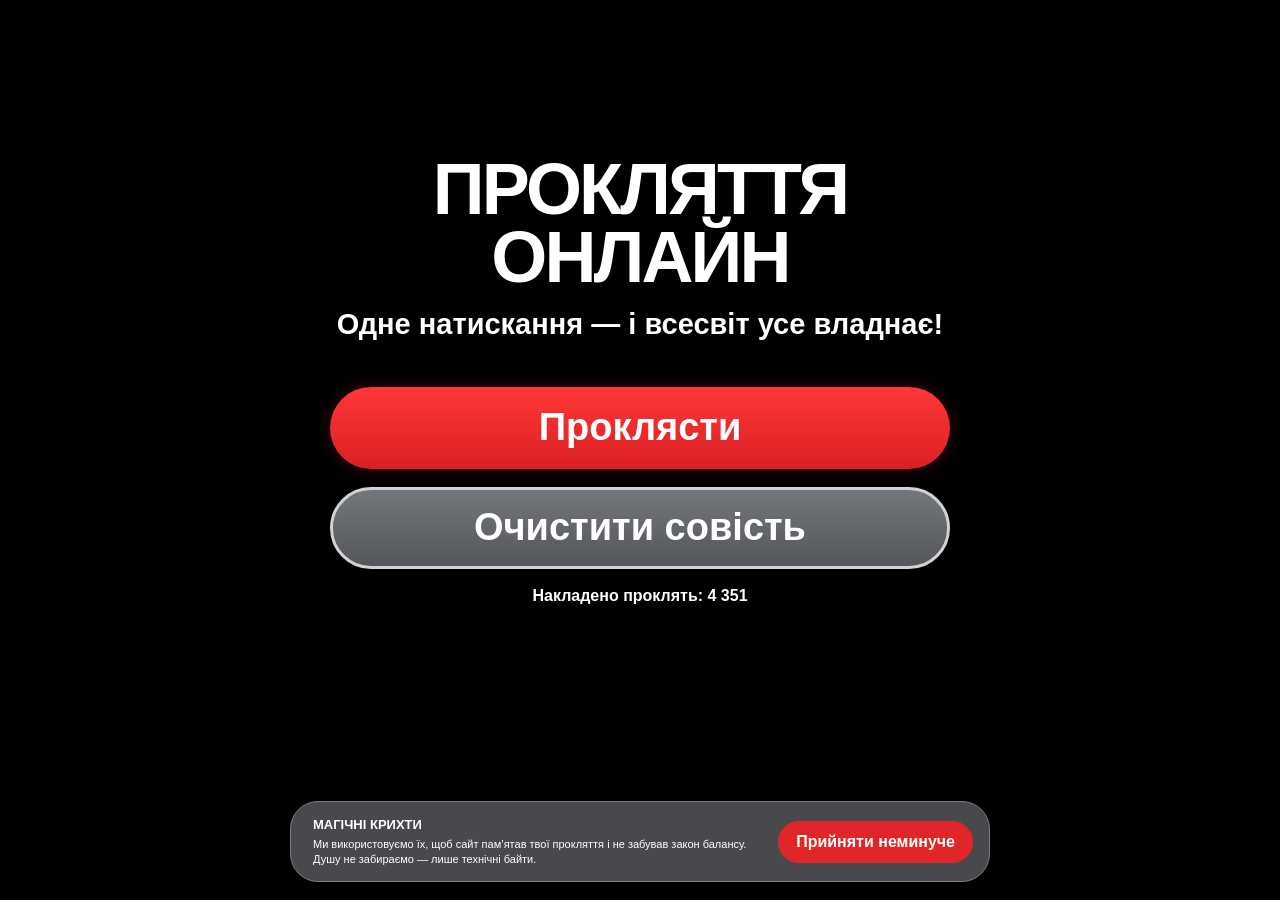
==== commit 58a77535: "Restore working animated pentagram video on home page" ====
--- a/index.html
+++ b/index.html
@@ -20,7 +20,10 @@
     <p class="counter">Накладено проклять: <strong>4 351</strong></p>
 
     <div class="pentagram-wrap" aria-hidden="true">
-      <img src="https://fineo.site/dahvjukwfm8/_assets/video/071f4923474dff2f0fa8870aa3406148.jpg" alt="">
+      <video class="pentagram-video" autoplay muted loop playsinline preload="auto"
+        poster="https://prokliattia-online.vizion-2636.chatgpt.site/assets/pentagram-poster.webp">
+        <source src="https://prokliattia-online.vizion-2636.chatgpt.site/assets/pentagram-effects.mp4" type="video/mp4">
+      </video>
     </div>
   </section>
 </main>
--- a/styles.css
+++ b/styles.css
@@ -2,204 +2,66 @@
 html,body{margin:0;min-height:100%;background:#000;color:#fff;font-family:Arial,Helvetica,sans-serif}
 body{overflow-x:hidden}
 button,input{font:inherit}
-.app{min-height:100svh;background:#000;position:relative}
-.screen{display:none;min-height:100svh}
-.screen.active{display:block}
+a{text-decoration:none;color:inherit}
 
-.hamburger{position:fixed;z-index:50;top:48px;left:max(36px,calc((100vw - 1180px)/2 + 28px));width:58px;height:50px;padding:5px 2px;border:0;background:transparent;display:flex;flex-direction:column;justify-content:space-between;cursor:pointer}
-.hamburger span{height:6px;width:100%;background:#fff;border-radius:10px}
-.shade{position:fixed;inset:0;z-index:55;background:#000b;opacity:0;pointer-events:none;transition:.2s}
-.shade.open{opacity:1;pointer-events:auto}
-.drawer{position:fixed;z-index:60;inset:0 auto 0 0;width:min(360px,86vw);padding:125px 28px;background:#080808;transform:translateX(-102%);transition:.25s}
-.drawer.open{transform:none}
-.drawer button{display:block;width:100%;height:64px;border:0;border-bottom:1px solid #ffffff20;background:transparent;color:#fff;text-align:left;font-size:24px;font-weight:900}
+.menu-btn{position:fixed;z-index:20;top:42px;left:clamp(28px,6vw,72px);width:54px;height:46px;padding:4px;border:0;background:transparent;display:flex;flex-direction:column;justify-content:space-between}
+.menu-btn span{display:block;height:5px;border-radius:99px;background:#fff}
 
-.home{padding:148px 20px 150px}
-.homeInner{width:min(590px,100%);margin:auto;text-align:center}
-.home h1,.formCol h2{margin:0;font-family:"Arial Black",Arial,sans-serif;font-weight:900;line-height:.94;letter-spacing:-2.7px}
-.home h1{font-size:56px;white-space:nowrap;text-shadow:0 1px 0 #fff2}
-.subtitle{margin:14px 0 48px;font-size:22px;font-weight:700;color:#f2f2f2}
-.pill{display:block;width:100%;height:80px;margin:0 0 18px;border-radius:999px;color:#fff;font-size:31px;font-weight:900;cursor:pointer;transition:transform .15s ease,filter .15s ease}
-.pill:active{transform:scale(.99)}
-.pill:hover{filter:brightness(1.05)}
-.red{border:0;background:linear-gradient(180deg,#ef2f35 0%,#df1f28 100%);box-shadow:0 9px 24px rgba(224,28,38,.20),inset 0 1px 0 rgba(255,255,255,.08)}
-.gray{border:3px solid #c3c5c8;background:linear-gradient(180deg,#686a6e 0%,#54565a 100%);box-shadow:inset 0 1px 0 rgba(255,255,255,.14)}
-.count{margin:18px 0 0;font-size:14px;font-weight:700;color:#ededed}
+.page{min-height:100svh;background:#000}
+.home-page{padding:155px 22px 120px}
+.home-card{width:min(620px,100%);margin:auto;text-align:center}
+.home-card h1,.ritual-card h1{margin:0;font-family:"Arial Black",Arial,sans-serif;font-weight:900;letter-spacing:-2.8px;line-height:.95;color:#fff}
+.home-card h1{font-size:clamp(42px,7vw,72px)}
+.subtitle{margin:16px 0 46px;font-size:clamp(18px,2.7vw,29px);font-weight:700}
+.cta{width:100%;min-height:82px;border-radius:999px;display:flex;align-items:center;justify-content:center;margin:0 0 18px;font-size:clamp(24px,4vw,38px);font-weight:900;border:0;cursor:pointer}
+.primary{background:linear-gradient(180deg,#ff3737,#da2024);box-shadow:0 0 18px rgba(255,48,48,.22)}
+.secondary{background:linear-gradient(180deg,#73767b,#54565b);border:3px solid #d2d2d4;color:#fff}
+.counter{margin:18px 0 20px;font-weight:700}
+.pentagram-wrap{width:min(520px,95vw);margin:10px auto 0;overflow:hidden;background:#000}
+.pentagram-wrap img{display:block;width:100%;height:auto;object-fit:contain;mix-blend-mode:screen}
 
-/* exact supplied pentagram artwork is the hero visual */
-.fireStage{
-  --energy:.62;
-  position:relative;
-  width:460px;
-  max-width:92vw;
-  aspect-ratio:1/1;
-  margin:26px auto 0;
-  display:grid;
-  place-items:center;
-  overflow:visible;
-  background:#000;
-  isolation:isolate;
-}
-.fireAura{
-  position:absolute;
-  inset:10%;
-  border-radius:50%;
-  background:radial-gradient(circle,rgba(255,105,15,.24) 0%,rgba(255,62,0,.09) 44%,transparent 72%);
-  filter:blur(30px);
-  opacity:calc(.38 + var(--energy)*.62);
-  animation:auraBreath 1.8s ease-in-out infinite alternate;
-}
-.fireImage{
-  position:relative;
-  z-index:2;
-  display:block;
-  width:100%;
-  height:100%;
-  object-fit:contain;
-  mix-blend-mode:screen;
-  opacity:1;
-  filter:brightness(calc(.84 + var(--energy)*.28)) contrast(1.10) saturate(calc(1.02 + var(--energy)*.24)) drop-shadow(0 0 12px rgba(255,78,0,.28));
-  transform:scale(1);
-  transform-origin:center;
-  animation:fireBreath 1.45s ease-in-out infinite alternate;
-}
-@keyframes fireBreath{
-  from{transform:scale(.992);filter:brightness(calc(.80 + var(--energy)*.26)) contrast(1.08) saturate(calc(.98 + var(--energy)*.22)) drop-shadow(0 0 8px rgba(255,78,0,.22))}
-  to{transform:scale(1.012);filter:brightness(calc(.90 + var(--energy)*.32)) contrast(1.12) saturate(calc(1.08 + var(--energy)*.30)) drop-shadow(0 0 18px rgba(255,78,0,.42))}
-}
-@keyframes auraBreath{to{transform:scale(1.08);opacity:.9}}
+.cookie{position:fixed;z-index:25;left:50%;bottom:18px;transform:translateX(-50%);width:min(700px,calc(100% - 28px));display:flex;gap:20px;align-items:center;padding:15px 16px 15px 22px;border:1px solid #7c7d81;border-radius:28px;background:rgba(75,76,80,.96);box-shadow:0 12px 35px rgba(0,0,0,.55)}
+.cookie b{display:block;font-size:13px}
+.cookie p{margin:5px 0 0;font-size:11px;line-height:1.3}
+.cookie button{flex:0 0 auto;border:0;border-radius:999px;background:#e1262a;color:#fff;padding:12px 18px;font-weight:800}
 
-.ritual{padding:112px 36px 50px}
-.ritualInner{width:min(1180px,100%);min-height:calc(100svh - 162px);margin:auto;display:grid;grid-template-columns:minmax(460px,575px) minmax(390px,1fr);gap:64px;align-items:center}
-.formCol{width:100%;max-width:575px;justify-self:end}
-.formCol h2{font-size:50px;text-align:center;white-space:nowrap}
-.ritualSub{text-align:center;margin:13px 0 46px;font-size:19px}
-.formCol label{display:block;margin-bottom:14px}
-.formCol label>span{display:block;margin:0 0 7px 39px;color:#d8d8db;font-size:16px}
-.formCol input{display:block;width:100%;height:91px;padding:0 32px;border:3px solid #e8e8ea;border-radius:999px;outline:0;background:#000;color:#fff;font-size:20px}
-.formCol input:focus{border-color:#fff}
-.randomWrap{position:relative}
-.randomWrap input{padding-right:86px}
-.randomWrap button{position:absolute;right:17px;top:50%;transform:translateY(-50%);width:52px;height:52px;padding:0;border:0;background:transparent;color:#eee;font-size:42px;line-height:1;cursor:pointer}
-.submit{width:100%;height:91px;margin-top:39px;border:0;border-radius:999px;background:linear-gradient(#e82d31,#d92328);color:#fff;font-size:34px;font-weight:900;cursor:pointer}
-.potCol{display:flex;justify-content:center;align-items:center}
-.pot{display:block;width:min(610px,100%);height:auto;object-fit:contain;mix-blend-mode:screen}
-
-.toast{position:fixed;right:18px;bottom:18px;z-index:90;padding:14px 18px;border:1px solid #ffffff25;border-radius:16px;background:#171719;opacity:0;transform:translateY(12px);transition:.2s;pointer-events:none}
-.toast.show{opacity:1;transform:none}
-
-.casting,.certificate{padding:120px 24px 50px;background:#000}
-.castingInner{width:min(650px,100%);margin:auto;text-align:center;padding-top:10vh}
-.castingInner h2{font:900 clamp(30px,6vw,58px)/.95 "Arial Black",Arial,sans-serif;letter-spacing:-2px;margin:30px 0 14px}
-.castingInner p{color:#bbb;font-size:18px}
-.spellRing{width:190px;height:190px;margin:auto;border:2px solid #ff493f;border-radius:50%;display:grid;place-items:center;font-size:100px;color:#ff493f;box-shadow:0 0 60px #e3262e66,inset 0 0 45px #e3262e44;animation:spellPulse .9s ease-in-out infinite alternate,spellSpin 5s linear infinite}
-.castingBar{height:7px;background:#28282b;border-radius:99px;margin:38px auto;width:min(420px,80%);overflow:hidden}
-.castingBar i{display:block;height:100%;width:0;background:#e82d31;animation:castProgress 3.2s linear forwards}
-@keyframes spellPulse{to{transform:scale(1.06);filter:brightness(1.5)}}
-@keyframes spellSpin{to{rotate:360deg}}
-@keyframes castProgress{to{width:100%}}
-
-.certWrap{width:min(680px,100%);margin:auto;text-align:center}
-.certCard{position:relative;border:1px solid #5e2527;border-radius:28px;padding:46px 40px;background:radial-gradient(circle at 50% 0,#321012 0,#0c0809 45%,#050505 100%)}
-.certSigil{font-size:64px;color:#ed3034}
-.certKicker{color:#a7a7aa;font-size:12px;letter-spacing:4px;margin:15px 0 8px}
-.certCard h2{font:900 clamp(28px,6vw,48px)/1 "Arial Black",Arial,sans-serif;margin:0 0 35px}
-.certLine{padding:14px 0;border-top:1px solid #ffffff15;text-align:left}
-.certLine span{display:block;color:#8d8d91;font-size:12px;text-transform:uppercase;letter-spacing:1px}
-.certLine b{display:block;margin-top:4px;font-size:18px;overflow-wrap:anywhere}
-.certNo{margin:26px 0 0;color:#888}
-.certActions{margin-top:22px}
-.certActions .pill{height:64px;font-size:22px;margin-bottom:12px}
-.undo{border:0;background:transparent;color:#8f8f94;text-decoration:underline;cursor:pointer;padding:12px}
-
-@media(max-width:980px){
-  .hamburger{position:absolute;top:74px;left:max(40px,calc((100vw - 768px)/2 + 76px));width:56px;height:47px}
-  .hamburger span{height:5px}
-  .home{padding-top:190px}
-  .homeInner{width:min(calc(100% - 80px),590px)}
-  .home h1{font-size:54px}
-  .ritual{padding:216px 20px 36px}
-  .ritualInner{display:block;min-height:0}
-  .formCol{width:min(calc(100% - 80px),570px);max-width:none;margin:auto}
-  .formCol h2{font-size:53px}
-  .ritualSub{margin:18px 0 57px;font-size:21px}
-  .formCol label>span{margin-left:40px;margin-bottom:9px;font-size:17px}
-  .formCol input{height:94px}
-  .submit{height:94px}
-  .potCol{width:min(100%,670px);margin:35px auto 0}
-  .pot{width:100%}
-}
+.ritual-page{padding:150px 22px 50px}
+.ritual-card{width:min(760px,100%);margin:auto}
+.title-line{position:relative;text-align:center}
+.ritual-card h1{font-size:clamp(40px,7vw,72px)}
+.fish{position:absolute;width:66px;height:66px;object-fit:contain;right:4%;top:-28px}
+.ritual-subtitle{text-align:center;margin-bottom:54px}
+.ritual-card form{width:100%}
+.ritual-card label{display:block;margin-bottom:16px}
+.ritual-card label>span{display:block;margin:0 0 8px 34px;font-size:clamp(16px,2.3vw,24px)}
+.ritual-card input{width:100%;height:90px;border:3px solid #eee;border-radius:999px;background:#000;color:#fff;padding:0 34px;font-size:22px;outline:none}
+.input-with-icon{position:relative}
+.input-with-icon input{padding-right:94px}
+.input-with-icon button{position:absolute;right:18px;top:50%;transform:translateY(-50%);width:58px;height:58px;border:0;background:transparent;color:#fff;font-size:44px;line-height:1;cursor:pointer}
+.submit{margin-top:36px}
+.smoke-visual{width:min(760px,100%);margin:26px auto 0;overflow:hidden;background:#000}
+.smoke-visual video{display:block;width:100%;height:auto;object-fit:contain;background:#000}
 
 @media(max-width:620px){
-  .hamburger{top:34px;left:26px;width:42px;height:38px;padding:4px 3px}
-  .hamburger span{height:4px}
-  .home{padding:118px 20px 36px}
-  .homeInner{width:100%}
-  .home h1{font-size:clamp(31px,8.5vw,44px);letter-spacing:-1.4px}
-  .subtitle{margin:12px 0 40px;font-size:16px}
-  .pill{height:64px;margin-bottom:14px;font-size:22px}
-  .count{margin-top:16px;font-size:12px}
-  .fireStage{width:min(88vw,365px);max-width:365px;margin:14px auto 10px}
-  .range{display:block;width:88%;height:8px;margin:0 auto 24px}
-  .range::-webkit-slider-thumb{width:42px;height:42px}
-  .ritual{padding:145px 20px 28px}
-  .formCol{width:100%}
-  .formCol h2{font-size:clamp(29px,8.1vw,41px);letter-spacing:-1.2px}
-  .ritualSub{margin:13px 0 43px;font-size:16px}
-  .formCol label{margin-bottom:13px}
-  .formCol label>span{margin:0 0 6px 19px;font-size:14px}
-  .formCol input{height:64px;padding:0 21px;border-width:2.5px;font-size:17px}
-  .randomWrap input{padding-right:68px}
-  .randomWrap button{right:9px;width:44px;height:44px;font-size:34px}
-  .submit{height:68px;margin-top:24px;font-size:25px}
-  .potCol{width:112%;margin:20px 0 0 -6%}
-  .pot{width:100%}
-  .toast{left:12px;right:12px;bottom:12px}
-  .casting,.certificate{padding:105px 18px 30px}
-  .spellRing{width:150px;height:150px;font-size:76px}
-  .certCard{padding:34px 22px;border-radius:22px}
-}
+ .menu-btn{top:31px;left:25px;width:43px;height:38px}
+ .menu-btn span{height:4px}
+ .home-page{padding:116px 18px 96px}
+ .home-card h1{font-size:34px;letter-spacing:-1.4px;white-space:nowrap}
+ .subtitle{font-size:16px;margin:12px 0 39px}
+ .cta{min-height:64px;font-size:22px;margin-bottom:14px}
+ .counter{font-size:12px}
+ .pentagram-wrap{width:96vw;margin-left:calc(50% - 48vw);margin-top:10px}
+ .cookie{bottom:9px;padding:10px 11px 10px 14px;border-radius:22px;gap:10px}
+ .cookie b{font-size:9px}.cookie p{font-size:7px}.cookie button{font-size:10px;padding:9px 11px}
 
-@media(prefers-reduced-motion:reduce){
-  *,*:before,*:after{animation-duration:.001ms!important;animation-iteration-count:1!important}
-}
-.cookieBar{
-  position:fixed;
-  z-index:45;
-  left:50%;
-  bottom:18px;
-  transform:translateX(-50%);
-  width:min(640px,calc(100% - 28px));
-  min-height:76px;
-  padding:14px 14px 14px 20px;
-  border:1.5px solid #8c8d91;
-  border-radius:28px;
-  background:#505155;
-  display:flex;
-  align-items:center;
-  gap:18px;
-  box-shadow:0 10px 32px #0008,inset 0 1px 0 #ffffff18;
-}
-.cookieText{min-width:0;text-align:left}
-.cookieText strong{display:block;font-size:11px;letter-spacing:.03em;margin-bottom:4px}
-.cookieText span{display:block;font-size:9px;line-height:1.28;color:#efeff0}
-.cookieBar button{
-  flex:0 0 auto;
-  width:126px;
-  height:40px;
-  border:0;
-  border-radius:999px;
-  background:#df232a;
-  color:#fff;
-  font-size:12px;
-  font-weight:700;
-  cursor:pointer;
-}
-.cookieBar.hidden{display:none}
-
-@media(max-width:620px){
-  .cookieBar{bottom:10px;min-height:62px;padding:10px 10px 10px 14px;border-radius:23px;gap:10px}
-  .cookieText strong{font-size:9px}
-  .cookieText span{font-size:7px}
-  .cookieBar button{width:88px;height:34px;font-size:10px}
+ .ritual-page{padding:130px 18px 28px}
+ .ritual-card h1{font-size:34px;letter-spacing:-1.4px;white-space:nowrap}
+ .fish{width:42px;height:42px;right:1%;top:-18px}
+ .ritual-subtitle{font-size:16px;margin:13px 0 42px}
+ .ritual-card label>span{margin-left:18px;font-size:14px}
+ .ritual-card input{height:66px;border-width:2px;padding:0 22px;font-size:17px}
+ .input-with-icon input{padding-right:70px}
+ .input-with-icon button{right:10px;width:46px;height:46px;font-size:34px}
+ .submit{margin-top:24px}
+ .smoke-visual{width:112%;margin-left:-6%;margin-top:18px}
 }
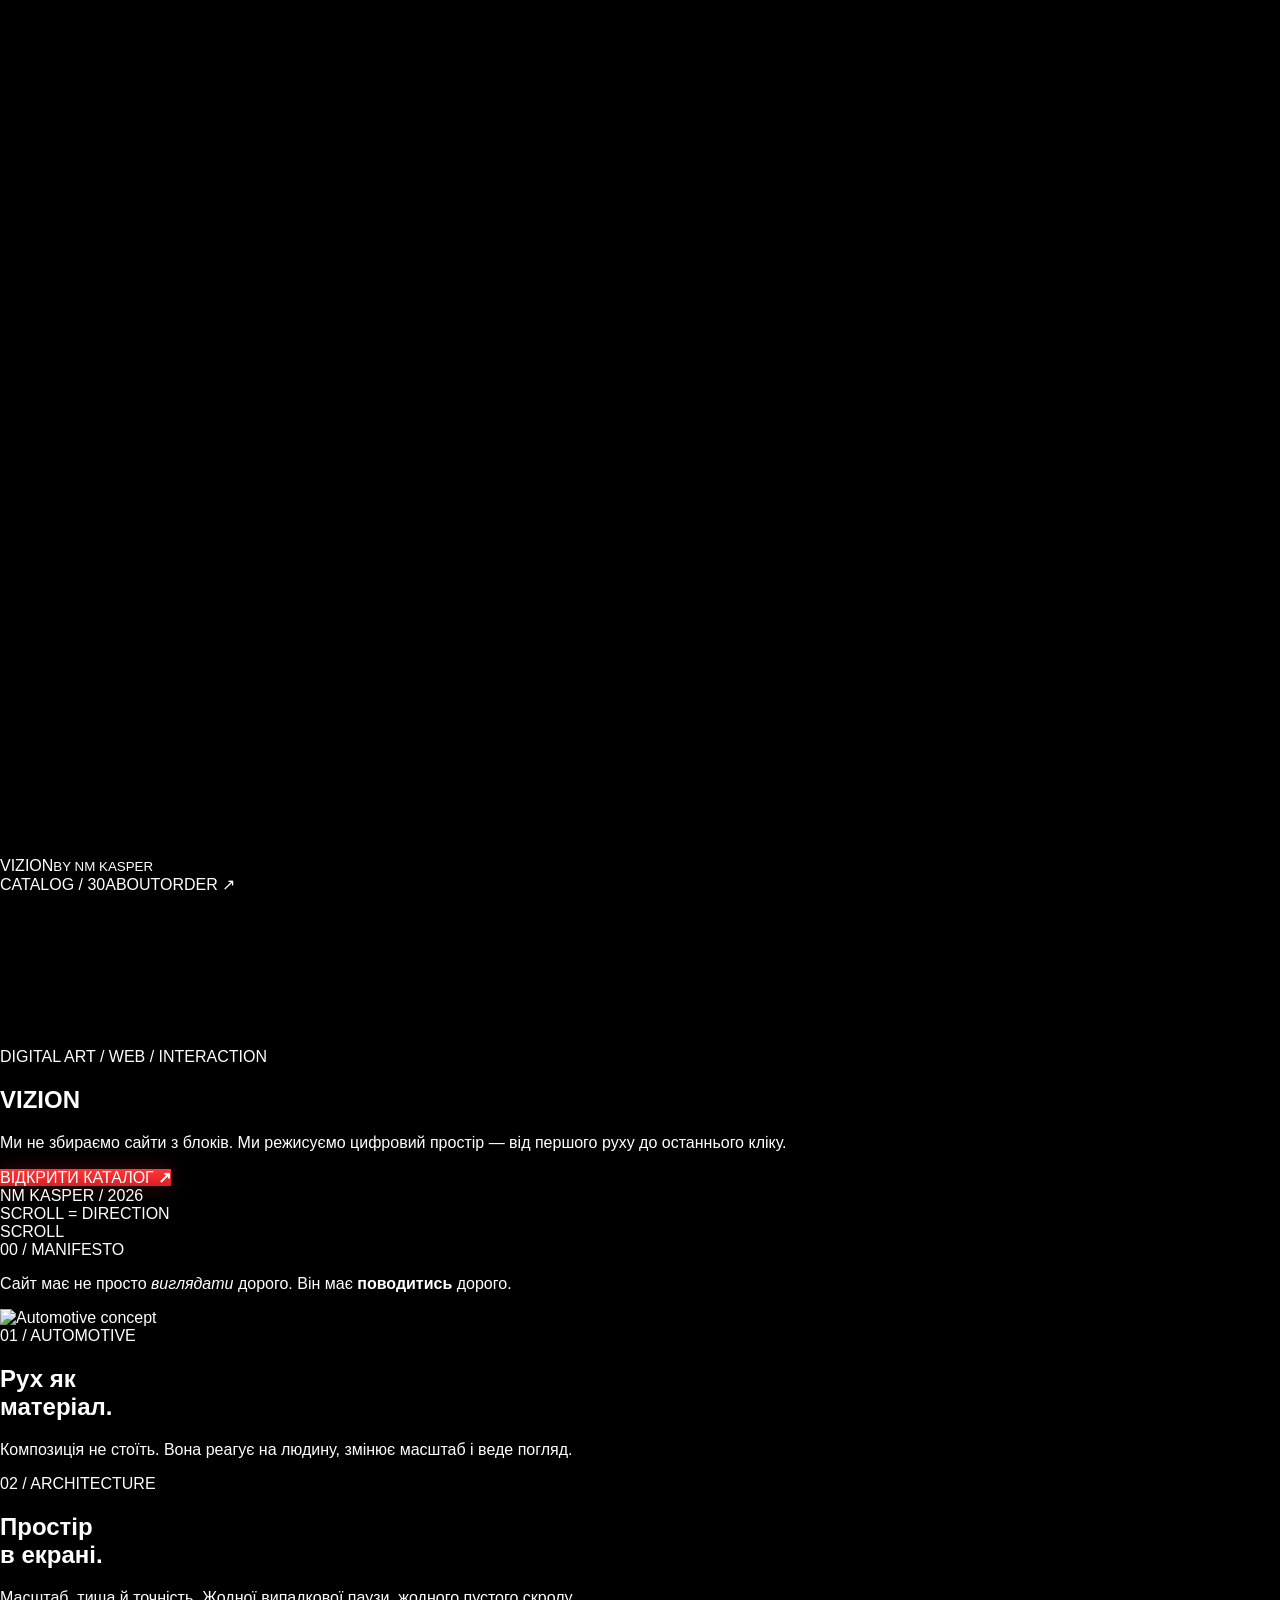
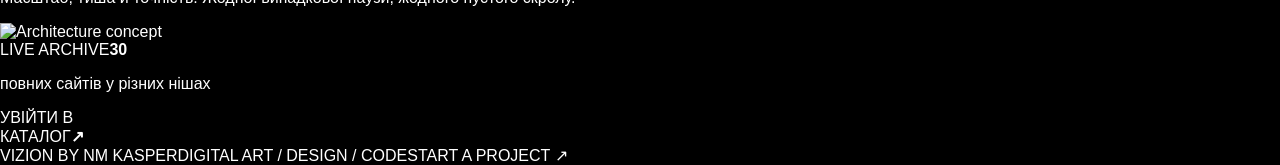
==== commit 182b6a1a: "Build VIZION Studio homepage" ====
--- a/index.html
+++ b/index.html
@@ -1,44 +1,66 @@
 <!doctype html>
 <html lang="uk">
 <head>
-<meta charset="utf-8">
-<meta name="viewport" content="width=device-width,initial-scale=1,viewport-fit=cover">
-<title>Прокляття онлайн</title>
-<link rel="stylesheet" href="./styles.css?v=refcopy1">
+  <meta charset="utf-8"/>
+  <meta name="viewport" content="width=device-width,initial-scale=1"/>
+  <meta name="theme-color" content="#090909"/>
+  <title>VIZION — Digital Experiences by NM Kasper</title>
+  <meta name="description" content="VIZION створює авторські сайти, digital experiences та інтерактивні веб-продукти для брендів."/>
+  <link rel="preconnect" href="https://fonts.googleapis.com">
+  <link rel="preconnect" href="https://fonts.gstatic.com" crossorigin>
+  <link href="https://fonts.googleapis.com/css2?family=Inter:wght@400;500;600&family=Manrope:wght@400;500;600&display=swap" rel="stylesheet">
+  <link rel="stylesheet" href="styles.css"/>
 </head>
 <body>
-<button class="menu-btn" aria-label="Меню"><span></span><span></span><span></span></button>
+  <div class="grain"></div>
+  <header class="nav">
+    <a class="brand" href="#top">
+      <svg viewBox="0 0 72 48" fill="none" aria-hidden="true"><rect x="1" y="1" width="70" height="46" rx="11"/><path d="M9 24C17 12.5 26 7.8 36 7.8S55 12.5 63 24C55 35.5 46 40.2 36 40.2S17 35.5 9 24Z"/><circle cx="36" cy="24" r="7.2"/></svg>
+      <span>VIZION<small>BY NM KASPER</small></span>
+    </a>
+    <nav><a href="catalog.html">CATALOG / 30</a><a href="#about">ABOUT</a><a href="https://t.me/kaspertt77" target="_blank" rel="noreferrer">ORDER ↗</a></nav>
+  </header>
 
-<main class="page home-page">
-  <section class="home-card">
-    <h1>ПРОКЛЯТТЯ ОНЛАЙН</h1>
-    <p class="subtitle">Одне натискання — і всесвіт усе владнає!</p>
+  <main id="top">
+    <section class="hero">
+      <canvas id="heroCanvas" aria-hidden="true"></canvas>
+      <div class="hero-grid"></div>
+      <div class="hero-copy">
+        <span class="eyebrow">DIGITAL ART / WEB / INTERACTION</span>
+        <h1><span>VIZ</span><span>ION</span></h1>
+        <div class="hero-bottom">
+          <p>Ми не збираємо сайти з блоків. Ми режисуємо цифровий простір — від першого руху до останнього кліку.</p>
+          <a class="pill primary" href="catalog.html">ВІДКРИТИ КАТАЛОГ <b>↗</b></a>
+        </div>
+      </div>
+      <div class="side left">NM KASPER / 2026</div>
+      <div class="side right">SCROLL = DIRECTION</div>
+      <a href="#statement" class="scroll-cue">SCROLL <i></i></a>
+    </section>
 
-    <a class="cta primary" href="./page-2/">Проклясти</a>
-    <button class="cta secondary" id="cleanBtn" type="button">Очистити совість</button>
+    <section class="statement" id="statement">
+      <div class="label">00 / MANIFESTO</div>
+      <p>Сайт має не просто <i>виглядати</i> дорого. Він має <b>поводитись</b> дорого.</p>
+    </section>
 
-    <p class="counter">Накладено проклять: <strong>4 351</strong></p>
+    <section class="worlds" id="about">
+      <div class="world world-a">
+        <div class="world-media"><img src="https://images.unsplash.com/photo-1504215680853-026ed2a45def?auto=format&fit=crop&w=1800&q=88" alt="Automotive concept"/></div>
+        <div class="world-copy"><span>01 / AUTOMOTIVE</span><h2>Рух як<br/>матеріал.</h2><p>Композиція не стоїть. Вона реагує на людину, змінює масштаб і веде погляд.</p></div>
+      </div>
+      <div class="world world-b">
+        <div class="world-copy"><span>02 / ARCHITECTURE</span><h2>Простір<br/>в екрані.</h2><p>Масштаб, тиша й точність. Жодної випадкової паузи, жодного пустого скролу.</p></div>
+        <div class="world-media"><img src="https://images.unsplash.com/photo-1600566753190-17f0baa2a6c3?auto=format&fit=crop&w=1800&q=88" alt="Architecture concept"/></div>
+      </div>
+    </section>
 
-    <div class="pentagram-wrap" aria-hidden="true">
-      <video class="pentagram-video" autoplay muted loop playsinline preload="auto"
-        poster="https://prokliattia-online.vizion-2636.chatgpt.site/assets/pentagram-poster.webp">
-        <source src="https://prokliattia-online.vizion-2636.chatgpt.site/assets/pentagram-effects.mp4" type="video/mp4">
-      </video>
-    </div>
-  </section>
-</main>
+    <section class="gateway">
+      <div class="gateway-number"><span>LIVE ARCHIVE</span><strong>30</strong><p>повних сайтів у різних нішах</p></div>
+      <a href="catalog.html"><span>УВІЙТИ В<br/>КАТАЛОГ</span><b>↗</b></a>
+    </section>
+  </main>
 
-<div class="cookie" id="cookie">
-  <div>
-    <b>МАГІЧНІ КРИХТИ</b>
-    <p>Ми використовуємо їх, щоб сайт пам’ятав твої прокляття і не забував закон балансу. Душу не забираємо — лише технічні байти.</p>
-  </div>
-  <button id="acceptCookie">Прийняти неминуче</button>
-</div>
-
-<script>
-document.getElementById('acceptCookie').onclick=()=>document.getElementById('cookie').remove();
-document.getElementById('cleanBtn').onclick=()=>alert('Совість очищено настільки, наскільки це технічно можливо.');
-</script>
+  <footer><span>VIZION BY NM KASPER</span><span>DIGITAL ART / DESIGN / CODE</span><a href="https://t.me/kaspertt77" target="_blank" rel="noreferrer">START A PROJECT ↗</a></footer>
+  <script src="script.js"></script>
 </body>
 </html>
--- a/styles.css
+++ b/styles.css
@@ -17,8 +17,25 @@
 .primary{background:linear-gradient(180deg,#ff3737,#da2024);box-shadow:0 0 18px rgba(255,48,48,.22)}
 .secondary{background:linear-gradient(180deg,#73767b,#54565b);border:3px solid #d2d2d4;color:#fff}
 .counter{margin:18px 0 20px;font-weight:700}
-.pentagram-wrap{width:min(520px,95vw);margin:10px auto 0;overflow:hidden;background:#000}
-.pentagram-wrap img{display:block;width:100%;height:auto;object-fit:contain;mix-blend-mode:screen}
+.pentagram-wrap{
+  width:min(560px,92vw);
+  aspect-ratio:1/1;
+  margin:18px auto 0;
+  overflow:hidden;
+  background:#000;
+  display:grid;
+  place-items:center;
+  position:relative;
+}
+.pentagram-video{
+  display:block;
+  width:100%;
+  height:100%;
+  object-fit:contain;
+  object-position:center center;
+  background:#000;
+  margin:auto;
+}
 
 .cookie{position:fixed;z-index:25;left:50%;bottom:18px;transform:translateX(-50%);width:min(700px,calc(100% - 28px));display:flex;gap:20px;align-items:center;padding:15px 16px 15px 22px;border:1px solid #7c7d81;border-radius:28px;background:rgba(75,76,80,.96);box-shadow:0 12px 35px rgba(0,0,0,.55)}
 .cookie b{display:block;font-size:13px}
@@ -39,8 +56,25 @@
 .input-with-icon input{padding-right:94px}
 .input-with-icon button{position:absolute;right:18px;top:50%;transform:translateY(-50%);width:58px;height:58px;border:0;background:transparent;color:#fff;font-size:44px;line-height:1;cursor:pointer}
 .submit{margin-top:36px}
-.smoke-visual{width:min(760px,100%);margin:26px auto 0;overflow:hidden;background:#000}
-.smoke-visual video{display:block;width:100%;height:auto;object-fit:contain;background:#000}
+.smoke-visual{
+  width:min(900px,92vw);
+  margin:28px auto 0;
+  overflow:hidden;
+  background:#000;
+  display:grid;
+  place-items:center;
+  position:relative;
+}
+.smoke-video{
+  display:block;
+  width:100%;
+  height:auto;
+  max-height:62vh;
+  object-fit:contain;
+  object-position:center center;
+  background:#000;
+  margin:auto;
+}
 
 @media(max-width:620px){
  .menu-btn{top:31px;left:25px;width:43px;height:38px}
@@ -50,7 +84,7 @@
  .subtitle{font-size:16px;margin:12px 0 39px}
  .cta{min-height:64px;font-size:22px;margin-bottom:14px}
  .counter{font-size:12px}
- .pentagram-wrap{width:96vw;margin-left:calc(50% - 48vw);margin-top:10px}
+ .pentagram-wrap{width:100%;max-width:390px;aspect-ratio:1/1;margin:12px auto 0}
  .cookie{bottom:9px;padding:10px 11px 10px 14px;border-radius:22px;gap:10px}
  .cookie b{font-size:9px}.cookie p{font-size:7px}.cookie button{font-size:10px;padding:9px 11px}
 
@@ -63,5 +97,151 @@
  .input-with-icon input{padding-right:70px}
  .input-with-icon button{right:10px;width:46px;height:46px;font-size:34px}
  .submit{margin-top:24px}
- .smoke-visual{width:112%;margin-left:-6%;margin-top:18px}
-}+ .smoke-visual{width:100%;margin:18px auto 0;max-height:46vh}
+ .smoke-video{width:100%;height:auto;max-height:46vh;object-fit:contain;object-position:center top}
+}
+@media(min-width:621px) and (max-width:1100px){
+  .pentagram-wrap{width:min(480px,70vw)}
+  .smoke-visual{width:min(760px,92vw)}
+  .smoke-video{max-height:58vh}
+}
+@media(min-width:1101px){
+  .ritual-card{width:min(820px,100%)}
+  .smoke-visual{width:min(820px,72vw)}
+  .smoke-video{max-height:55vh}
+}
+
+/* final centering + responsive media pass */
+.home-card,
+.ritual-card{
+  margin-left:auto;
+  margin-right:auto;
+}
+
+.pentagram-wrap,
+.smoke-visual{
+  left:auto !important;
+  right:auto !important;
+  transform:none !important;
+  margin-left:auto !important;
+  margin-right:auto !important;
+}
+
+@media(max-width:620px){
+  .home-page{padding-left:16px;padding-right:16px}
+  .home-card{width:100%;max-width:430px}
+  .pentagram-wrap{
+    width:min(100%,390px) !important;
+    max-width:390px !important;
+    aspect-ratio:1/1;
+    margin:14px auto 0 !important;
+  }
+  .pentagram-video{
+    width:100% !important;
+    height:100% !important;
+    object-fit:contain !important;
+    object-position:center center !important;
+  }
+
+  .ritual-page{padding-left:16px;padding-right:16px}
+  .ritual-card{width:100%;max-width:430px}
+  .smoke-visual{
+    width:min(100%,430px) !important;
+    max-width:430px !important;
+    margin:18px auto 0 !important;
+    max-height:none !important;
+  }
+  .smoke-video{
+    width:100% !important;
+    height:auto !important;
+    max-height:48vh !important;
+    object-fit:contain !important;
+    object-position:center center !important;
+  }
+}
+
+@media(min-width:621px) and (max-width:1100px){
+  .home-card{max-width:620px}
+  .pentagram-wrap{
+    width:min(500px,70vw) !important;
+    margin:18px auto 0 !important;
+  }
+  .ritual-card{max-width:720px}
+  .smoke-visual{
+    width:min(720px,82vw) !important;
+    margin:24px auto 0 !important;
+  }
+  .smoke-video{max-height:56vh !important}
+}
+
+@media(min-width:1101px){
+  .home-card{max-width:620px}
+  .pentagram-wrap{
+    width:520px !important;
+    margin:18px auto 0 !important;
+  }
+  .ritual-card{max-width:820px}
+  .smoke-visual{
+    width:min(820px,68vw) !important;
+    margin:28px auto 0 !important;
+  }
+  .smoke-video{max-height:54vh !important}
+}
+
+/* requested adjustment: larger home pentagram + hard center page-2 media */
+@media(max-width:620px){
+  .pentagram-wrap{
+    width:min(100%,420px) !important;
+    max-width:420px !important;
+  }
+  .ritual-card{
+    width:100% !important;
+    max-width:430px !important;
+    margin-left:auto !important;
+    margin-right:auto !important;
+  }
+  .smoke-visual{
+    width:100vw !important;
+    max-width:100vw !important;
+    position:relative !important;
+    left:50% !important;
+    right:auto !important;
+    margin-left:0 !important;
+    margin-right:0 !important;
+    transform:translateX(-50%) !important;
+  }
+  .smoke-video{
+    width:100% !important;
+    max-width:100% !important;
+    margin:0 auto !important;
+    object-position:center center !important;
+  }
+}
+
+@media(min-width:621px) and (max-width:1100px){
+  .pentagram-wrap{
+    width:min(540px,74vw) !important;
+  }
+  .smoke-visual{
+    width:min(820px,86vw) !important;
+    position:relative !important;
+    left:50% !important;
+    margin-left:0 !important;
+    margin-right:0 !important;
+    transform:translateX(-50%) !important;
+  }
+}
+
+@media(min-width:1101px){
+  .pentagram-wrap{
+    width:560px !important;
+  }
+  .smoke-visual{
+    width:min(900px,72vw) !important;
+    position:relative !important;
+    left:50% !important;
+    margin-left:0 !important;
+    margin-right:0 !important;
+    transform:translateX(-50%) !important;
+  }
+}
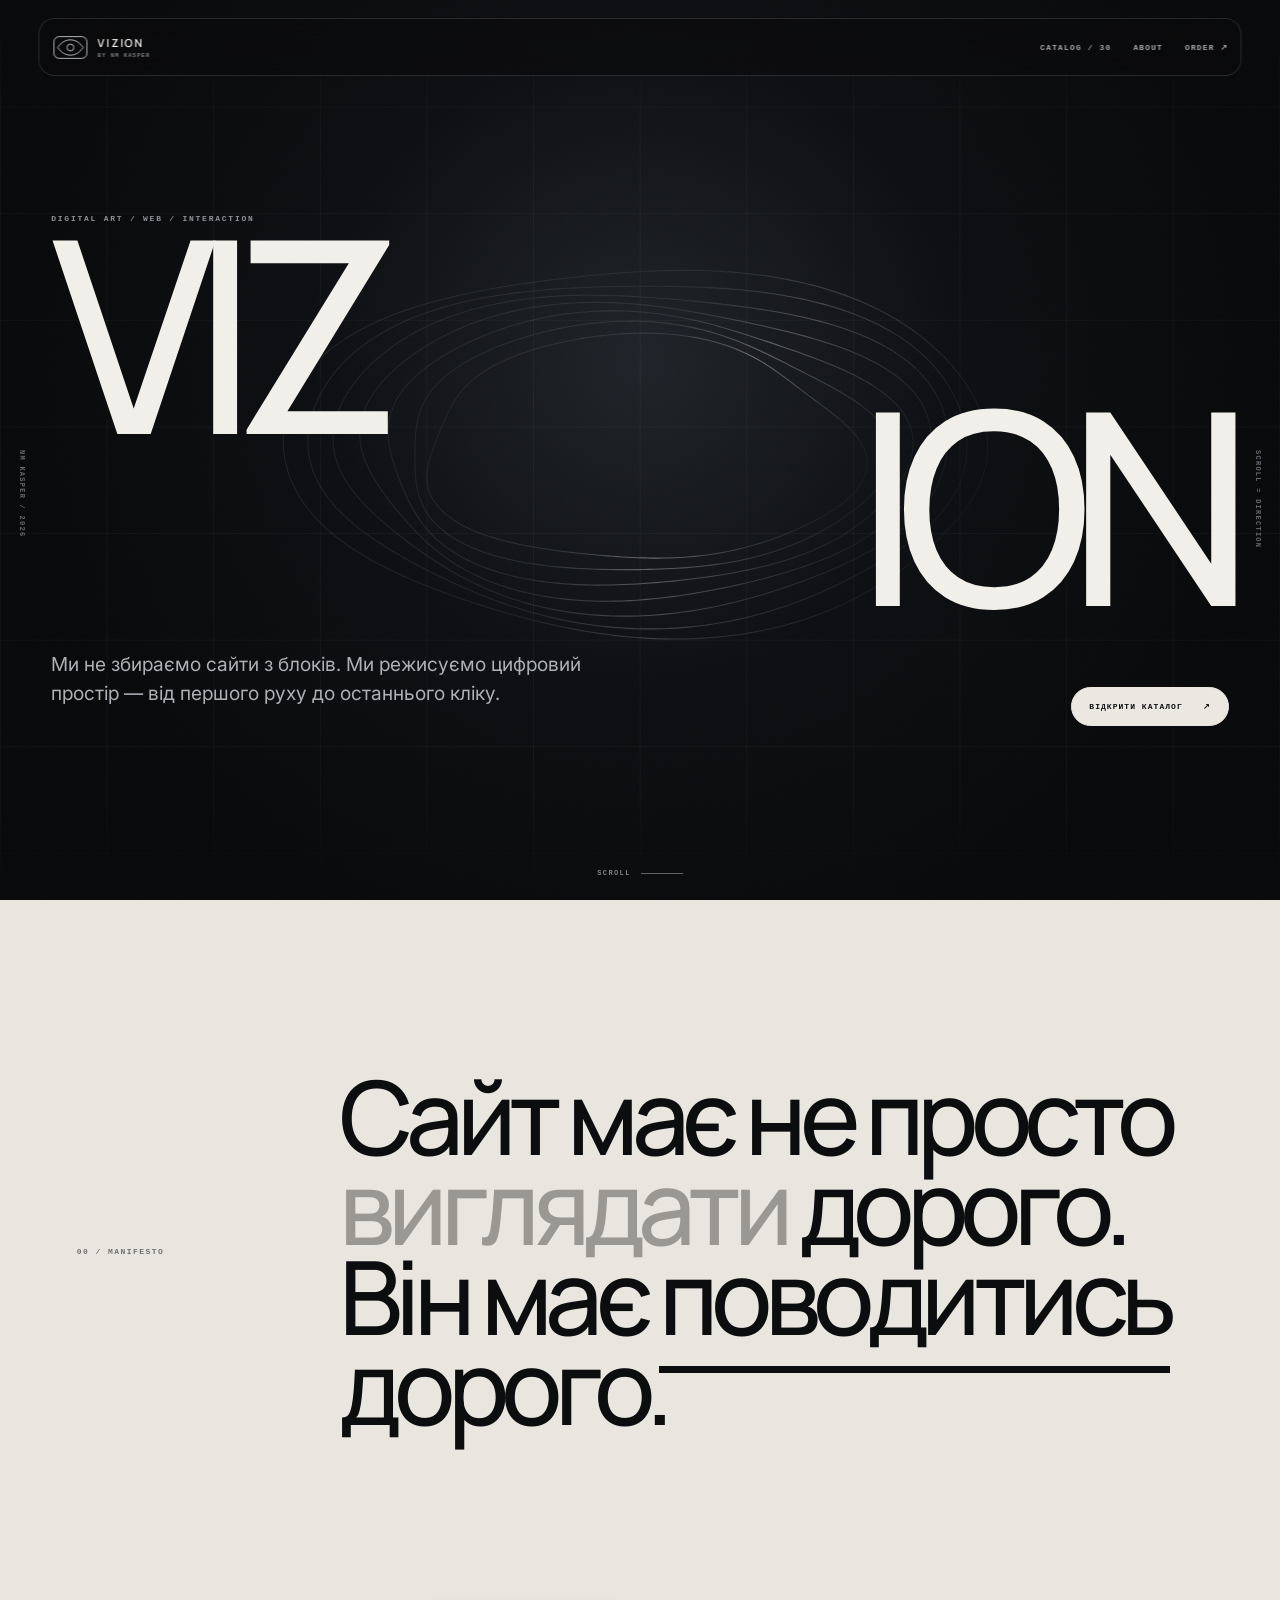
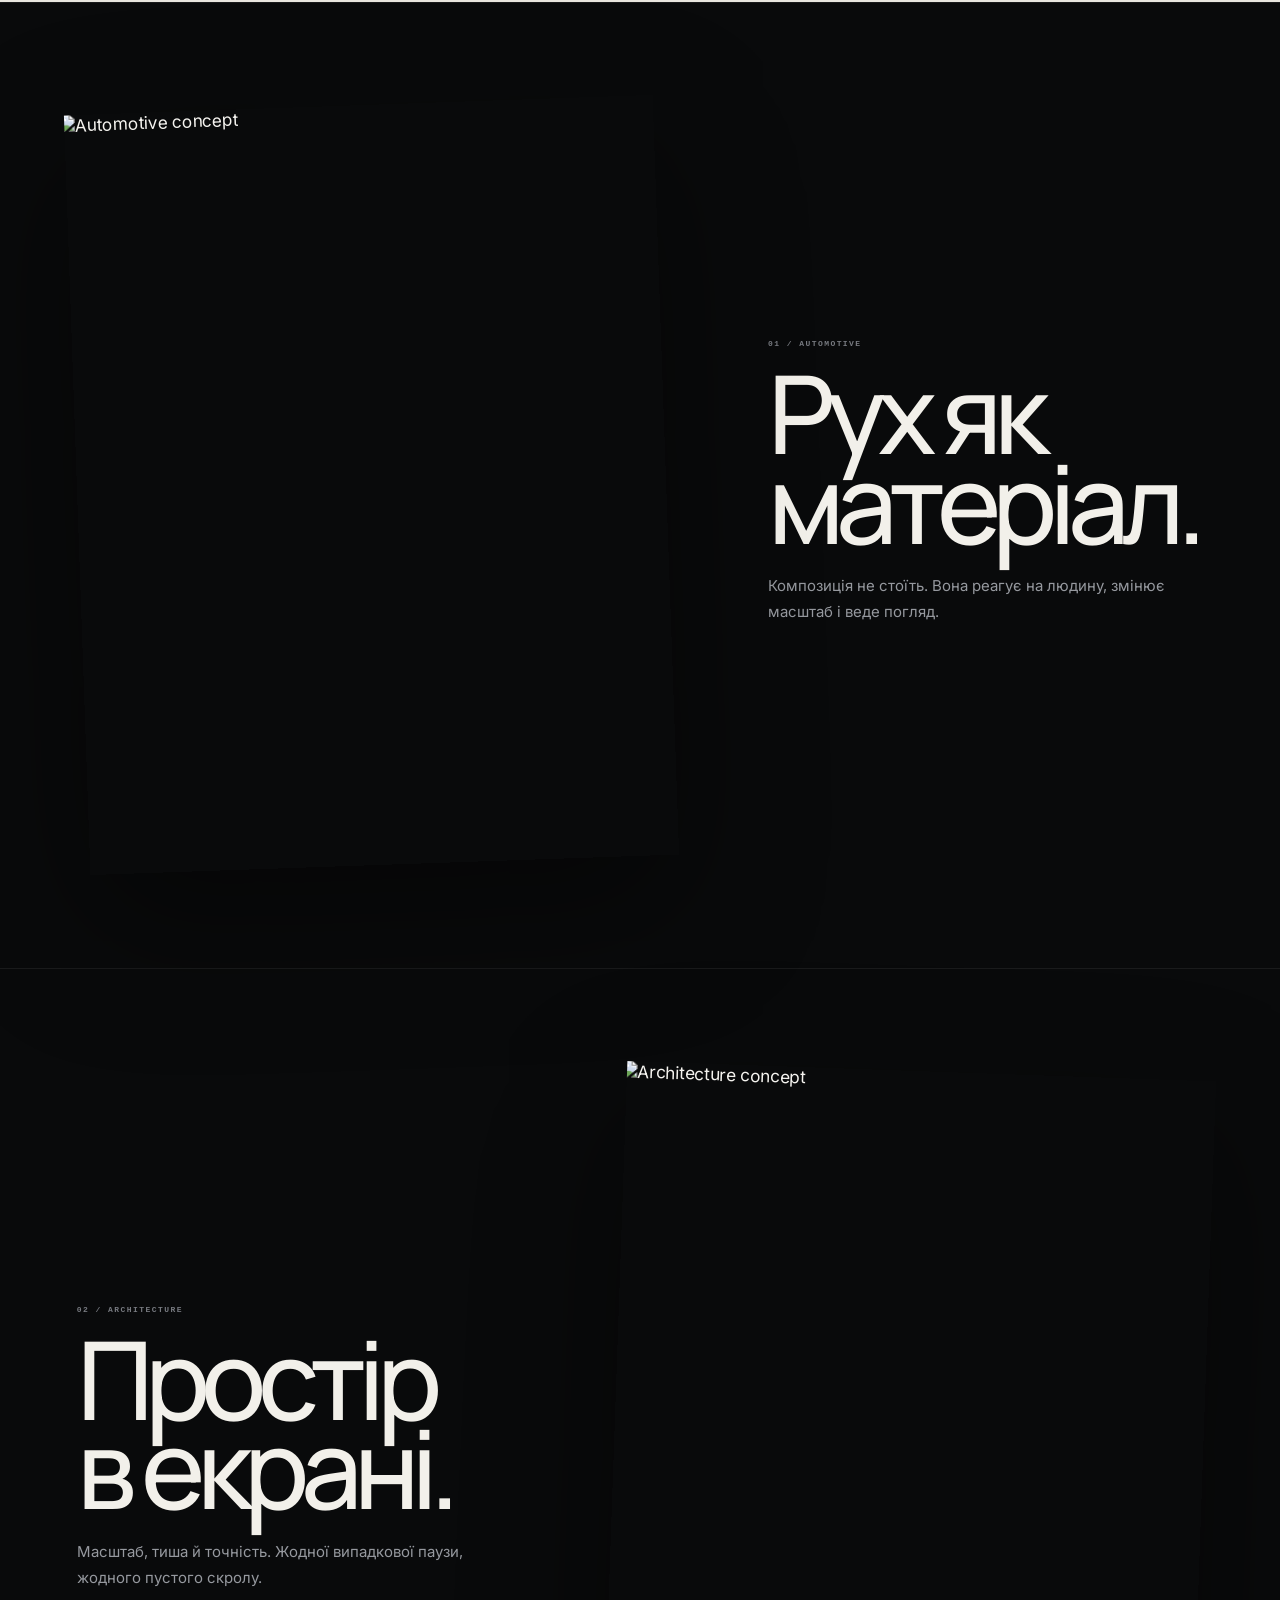
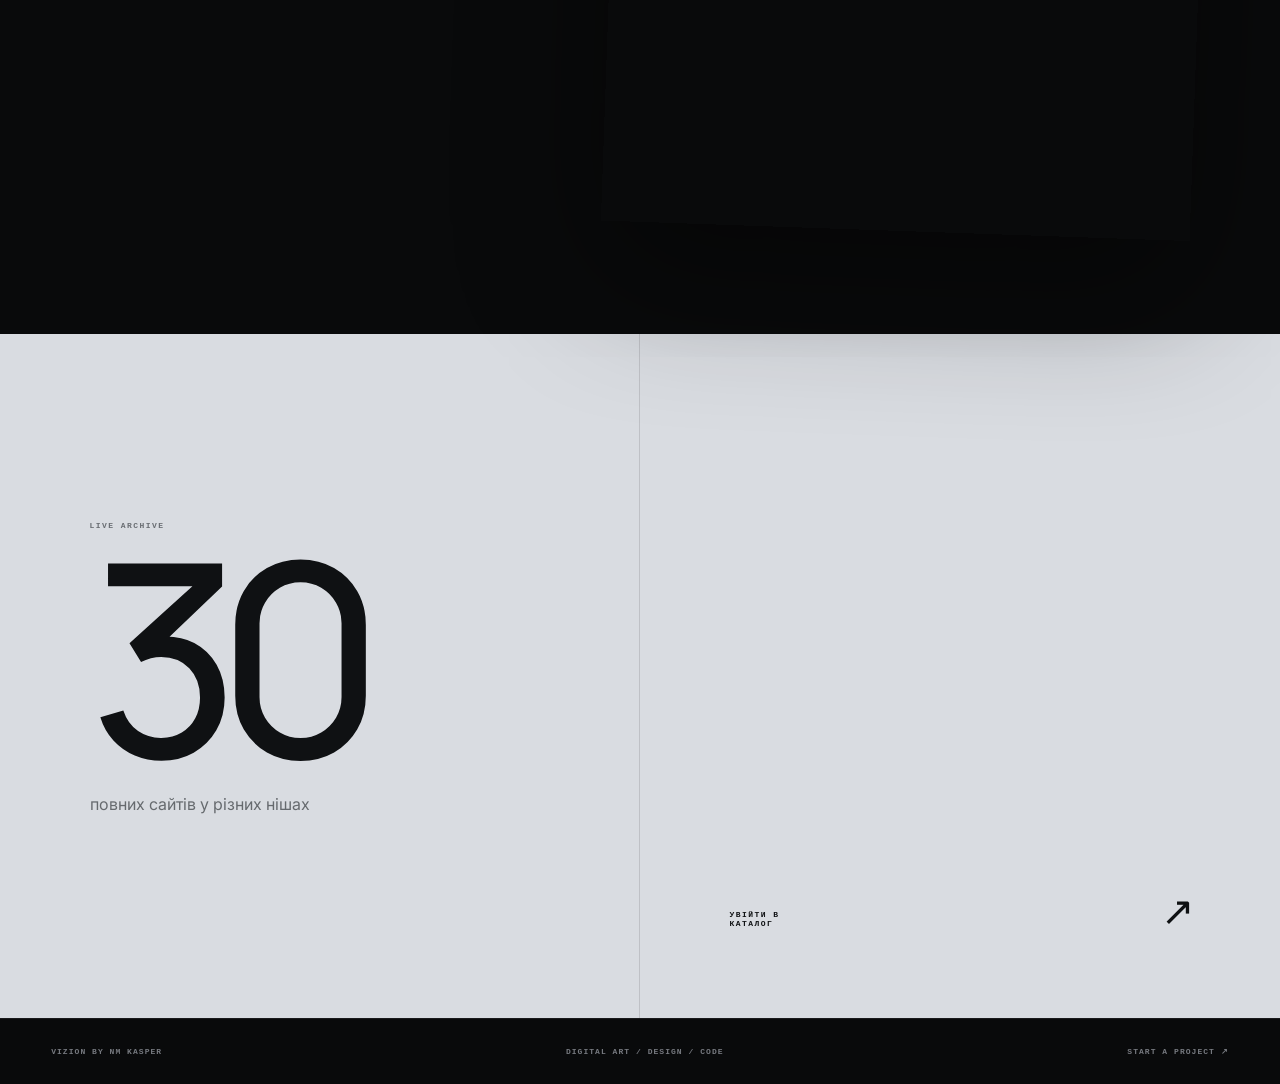
==== commit b1d48656: "Use catalog path on main domain" ====
--- a/index.html
+++ b/index.html
@@ -18,7 +18,7 @@
       <svg viewBox="0 0 72 48" fill="none" aria-hidden="true"><rect x="1" y="1" width="70" height="46" rx="11"/><path d="M9 24C17 12.5 26 7.8 36 7.8S55 12.5 63 24C55 35.5 46 40.2 36 40.2S17 35.5 9 24Z"/><circle cx="36" cy="24" r="7.2"/></svg>
       <span>VIZION<small>BY NM KASPER</small></span>
     </a>
-    <nav><a href="catalog.html">CATALOG / 30</a><a href="#about">ABOUT</a><a href="https://t.me/kaspertt77" target="_blank" rel="noreferrer">ORDER ↗</a></nav>
+    <nav><a href="/catalog">CATALOG / 30</a><a href="#about">ABOUT</a><a href="https://t.me/kaspertt77" target="_blank" rel="noreferrer">ORDER ↗</a></nav>
   </header>
 
   <main id="top">
@@ -30,7 +30,7 @@
         <h1><span>VIZ</span><span>ION</span></h1>
         <div class="hero-bottom">
           <p>Ми не збираємо сайти з блоків. Ми режисуємо цифровий простір — від першого руху до останнього кліку.</p>
-          <a class="pill primary" href="catalog.html">ВІДКРИТИ КАТАЛОГ <b>↗</b></a>
+          <a class="pill primary" href="/catalog">ВІДКРИТИ КАТАЛОГ <b>↗</b></a>
         </div>
       </div>
       <div class="side left">NM KASPER / 2026</div>
@@ -56,7 +56,7 @@
 
     <section class="gateway">
       <div class="gateway-number"><span>LIVE ARCHIVE</span><strong>30</strong><p>повних сайтів у різних нішах</p></div>
-      <a href="catalog.html"><span>УВІЙТИ В<br/>КАТАЛОГ</span><b>↗</b></a>
+      <a href="/catalog"><span>УВІЙТИ В<br/>КАТАЛОГ</span><b>↗</b></a>
     </section>
   </main>
 
--- a/styles.css
+++ b/styles.css
@@ -1,247 +1 @@
-*{box-sizing:border-box}
-html,body{margin:0;min-height:100%;background:#000;color:#fff;font-family:Arial,Helvetica,sans-serif}
-body{overflow-x:hidden}
-button,input{font:inherit}
-a{text-decoration:none;color:inherit}
-
-.menu-btn{position:fixed;z-index:20;top:42px;left:clamp(28px,6vw,72px);width:54px;height:46px;padding:4px;border:0;background:transparent;display:flex;flex-direction:column;justify-content:space-between}
-.menu-btn span{display:block;height:5px;border-radius:99px;background:#fff}
-
-.page{min-height:100svh;background:#000}
-.home-page{padding:155px 22px 120px}
-.home-card{width:min(620px,100%);margin:auto;text-align:center}
-.home-card h1,.ritual-card h1{margin:0;font-family:"Arial Black",Arial,sans-serif;font-weight:900;letter-spacing:-2.8px;line-height:.95;color:#fff}
-.home-card h1{font-size:clamp(42px,7vw,72px)}
-.subtitle{margin:16px 0 46px;font-size:clamp(18px,2.7vw,29px);font-weight:700}
-.cta{width:100%;min-height:82px;border-radius:999px;display:flex;align-items:center;justify-content:center;margin:0 0 18px;font-size:clamp(24px,4vw,38px);font-weight:900;border:0;cursor:pointer}
-.primary{background:linear-gradient(180deg,#ff3737,#da2024);box-shadow:0 0 18px rgba(255,48,48,.22)}
-.secondary{background:linear-gradient(180deg,#73767b,#54565b);border:3px solid #d2d2d4;color:#fff}
-.counter{margin:18px 0 20px;font-weight:700}
-.pentagram-wrap{
-  width:min(560px,92vw);
-  aspect-ratio:1/1;
-  margin:18px auto 0;
-  overflow:hidden;
-  background:#000;
-  display:grid;
-  place-items:center;
-  position:relative;
-}
-.pentagram-video{
-  display:block;
-  width:100%;
-  height:100%;
-  object-fit:contain;
-  object-position:center center;
-  background:#000;
-  margin:auto;
-}
-
-.cookie{position:fixed;z-index:25;left:50%;bottom:18px;transform:translateX(-50%);width:min(700px,calc(100% - 28px));display:flex;gap:20px;align-items:center;padding:15px 16px 15px 22px;border:1px solid #7c7d81;border-radius:28px;background:rgba(75,76,80,.96);box-shadow:0 12px 35px rgba(0,0,0,.55)}
-.cookie b{display:block;font-size:13px}
-.cookie p{margin:5px 0 0;font-size:11px;line-height:1.3}
-.cookie button{flex:0 0 auto;border:0;border-radius:999px;background:#e1262a;color:#fff;padding:12px 18px;font-weight:800}
-
-.ritual-page{padding:150px 22px 50px}
-.ritual-card{width:min(760px,100%);margin:auto}
-.title-line{position:relative;text-align:center}
-.ritual-card h1{font-size:clamp(40px,7vw,72px)}
-.fish{position:absolute;width:66px;height:66px;object-fit:contain;right:4%;top:-28px}
-.ritual-subtitle{text-align:center;margin-bottom:54px}
-.ritual-card form{width:100%}
-.ritual-card label{display:block;margin-bottom:16px}
-.ritual-card label>span{display:block;margin:0 0 8px 34px;font-size:clamp(16px,2.3vw,24px)}
-.ritual-card input{width:100%;height:90px;border:3px solid #eee;border-radius:999px;background:#000;color:#fff;padding:0 34px;font-size:22px;outline:none}
-.input-with-icon{position:relative}
-.input-with-icon input{padding-right:94px}
-.input-with-icon button{position:absolute;right:18px;top:50%;transform:translateY(-50%);width:58px;height:58px;border:0;background:transparent;color:#fff;font-size:44px;line-height:1;cursor:pointer}
-.submit{margin-top:36px}
-.smoke-visual{
-  width:min(900px,92vw);
-  margin:28px auto 0;
-  overflow:hidden;
-  background:#000;
-  display:grid;
-  place-items:center;
-  position:relative;
-}
-.smoke-video{
-  display:block;
-  width:100%;
-  height:auto;
-  max-height:62vh;
-  object-fit:contain;
-  object-position:center center;
-  background:#000;
-  margin:auto;
-}
-
-@media(max-width:620px){
- .menu-btn{top:31px;left:25px;width:43px;height:38px}
- .menu-btn span{height:4px}
- .home-page{padding:116px 18px 96px}
- .home-card h1{font-size:34px;letter-spacing:-1.4px;white-space:nowrap}
- .subtitle{font-size:16px;margin:12px 0 39px}
- .cta{min-height:64px;font-size:22px;margin-bottom:14px}
- .counter{font-size:12px}
- .pentagram-wrap{width:100%;max-width:390px;aspect-ratio:1/1;margin:12px auto 0}
- .cookie{bottom:9px;padding:10px 11px 10px 14px;border-radius:22px;gap:10px}
- .cookie b{font-size:9px}.cookie p{font-size:7px}.cookie button{font-size:10px;padding:9px 11px}
-
- .ritual-page{padding:130px 18px 28px}
- .ritual-card h1{font-size:34px;letter-spacing:-1.4px;white-space:nowrap}
- .fish{width:42px;height:42px;right:1%;top:-18px}
- .ritual-subtitle{font-size:16px;margin:13px 0 42px}
- .ritual-card label>span{margin-left:18px;font-size:14px}
- .ritual-card input{height:66px;border-width:2px;padding:0 22px;font-size:17px}
- .input-with-icon input{padding-right:70px}
- .input-with-icon button{right:10px;width:46px;height:46px;font-size:34px}
- .submit{margin-top:24px}
- .smoke-visual{width:100%;margin:18px auto 0;max-height:46vh}
- .smoke-video{width:100%;height:auto;max-height:46vh;object-fit:contain;object-position:center top}
-}
-@media(min-width:621px) and (max-width:1100px){
-  .pentagram-wrap{width:min(480px,70vw)}
-  .smoke-visual{width:min(760px,92vw)}
-  .smoke-video{max-height:58vh}
-}
-@media(min-width:1101px){
-  .ritual-card{width:min(820px,100%)}
-  .smoke-visual{width:min(820px,72vw)}
-  .smoke-video{max-height:55vh}
-}
-
-/* final centering + responsive media pass */
-.home-card,
-.ritual-card{
-  margin-left:auto;
-  margin-right:auto;
-}
-
-.pentagram-wrap,
-.smoke-visual{
-  left:auto !important;
-  right:auto !important;
-  transform:none !important;
-  margin-left:auto !important;
-  margin-right:auto !important;
-}
-
-@media(max-width:620px){
-  .home-page{padding-left:16px;padding-right:16px}
-  .home-card{width:100%;max-width:430px}
-  .pentagram-wrap{
-    width:min(100%,390px) !important;
-    max-width:390px !important;
-    aspect-ratio:1/1;
-    margin:14px auto 0 !important;
-  }
-  .pentagram-video{
-    width:100% !important;
-    height:100% !important;
-    object-fit:contain !important;
-    object-position:center center !important;
-  }
-
-  .ritual-page{padding-left:16px;padding-right:16px}
-  .ritual-card{width:100%;max-width:430px}
-  .smoke-visual{
-    width:min(100%,430px) !important;
-    max-width:430px !important;
-    margin:18px auto 0 !important;
-    max-height:none !important;
-  }
-  .smoke-video{
-    width:100% !important;
-    height:auto !important;
-    max-height:48vh !important;
-    object-fit:contain !important;
-    object-position:center center !important;
-  }
-}
-
-@media(min-width:621px) and (max-width:1100px){
-  .home-card{max-width:620px}
-  .pentagram-wrap{
-    width:min(500px,70vw) !important;
-    margin:18px auto 0 !important;
-  }
-  .ritual-card{max-width:720px}
-  .smoke-visual{
-    width:min(720px,82vw) !important;
-    margin:24px auto 0 !important;
-  }
-  .smoke-video{max-height:56vh !important}
-}
-
-@media(min-width:1101px){
-  .home-card{max-width:620px}
-  .pentagram-wrap{
-    width:520px !important;
-    margin:18px auto 0 !important;
-  }
-  .ritual-card{max-width:820px}
-  .smoke-visual{
-    width:min(820px,68vw) !important;
-    margin:28px auto 0 !important;
-  }
-  .smoke-video{max-height:54vh !important}
-}
-
-/* requested adjustment: larger home pentagram + hard center page-2 media */
-@media(max-width:620px){
-  .pentagram-wrap{
-    width:min(100%,420px) !important;
-    max-width:420px !important;
-  }
-  .ritual-card{
-    width:100% !important;
-    max-width:430px !important;
-    margin-left:auto !important;
-    margin-right:auto !important;
-  }
-  .smoke-visual{
-    width:100vw !important;
-    max-width:100vw !important;
-    position:relative !important;
-    left:50% !important;
-    right:auto !important;
-    margin-left:0 !important;
-    margin-right:0 !important;
-    transform:translateX(-50%) !important;
-  }
-  .smoke-video{
-    width:100% !important;
-    max-width:100% !important;
-    margin:0 auto !important;
-    object-position:center center !important;
-  }
-}
-
-@media(min-width:621px) and (max-width:1100px){
-  .pentagram-wrap{
-    width:min(540px,74vw) !important;
-  }
-  .smoke-visual{
-    width:min(820px,86vw) !important;
-    position:relative !important;
-    left:50% !important;
-    margin-left:0 !important;
-    margin-right:0 !important;
-    transform:translateX(-50%) !important;
-  }
-}
-
-@media(min-width:1101px){
-  .pentagram-wrap{
-    width:560px !important;
-  }
-  .smoke-visual{
-    width:min(900px,72vw) !important;
-    position:relative !important;
-    left:50% !important;
-    margin-left:0 !important;
-    margin-right:0 !important;
-    transform:translateX(-50%) !important;
-  }
-}
+*{box-sizing:border-box}html{scroll-behavior:smooth}body{margin:0;background:#090a0b;color:#f2f0ea;font-family:Inter,Arial,sans-serif;-webkit-font-smoothing:antialiased;overflow-x:hidden}a{color:inherit;text-decoration:none}.grain{position:fixed;inset:0;pointer-events:none;z-index:999;opacity:.035;background-image:url("data:image/svg+xml,%3Csvg xmlns='http://www.w3.org/2000/svg' width='140' height='140'%3E%3Cfilter id='n'%3E%3CfeTurbulence type='fractalNoise' baseFrequency='.85' numOctaves='4' stitchTiles='stitch'/%3E%3C/filter%3E%3Crect width='100%25' height='100%25' filter='url(%23n)' opacity='.8'/%3E%3C/svg%3E")}.nav{position:fixed;z-index:80;top:18px;left:50%;transform:translateX(-50%);width:min(94%,1380px);height:58px;border:1px solid rgba(255,255,255,.13);background:rgba(10,10,11,.58);backdrop-filter:blur(24px);display:flex;align-items:center;justify-content:space-between;padding:8px 12px 8px 14px;border-radius:16px}.brand{display:flex;align-items:center;gap:10px}.brand svg{width:34px;height:23px;stroke:#dadce1;stroke-width:1.7}.brand span{font:600 11px Manrope,sans-serif;letter-spacing:.17em}.brand small{display:block;font:600 6px ui-monospace,monospace;color:#777a80;letter-spacing:.13em;margin-top:2px}.nav nav{display:flex;gap:22px;align-items:center}.nav nav a{font:600 8px ui-monospace,monospace;letter-spacing:.14em;color:#a6a8ad;transition:.25s}.nav nav a:hover{color:#fff}.hero{height:100svh;min-height:720px;position:relative;overflow:hidden;display:flex;align-items:center;background:radial-gradient(circle at 50% 40%,#202329 0,#0d0f12 37%,#08090a 74%)}#heroCanvas{position:absolute;inset:0;width:100%;height:100%;z-index:1}.hero-grid{position:absolute;inset:0;z-index:0;background-image:linear-gradient(rgba(255,255,255,.035) 1px,transparent 1px),linear-gradient(90deg,rgba(255,255,255,.035) 1px,transparent 1px);background-size:8.33vw 8.33vw;mask-image:linear-gradient(180deg,transparent,#000 15%,#000 88%,transparent)}.hero-copy{position:relative;z-index:3;width:min(92%,1500px);margin:auto;padding-top:40px}.eyebrow{display:block;font:600 8px ui-monospace,monospace;letter-spacing:.22em;color:#8f9298;margin-bottom:22px}.hero h1{margin:0;font:500 clamp(115px,21vw,330px)/.64 Manrope,sans-serif;letter-spacing:-.095em;display:grid;mix-blend-mode:difference}.hero h1 span:first-child{justify-self:start}.hero h1 span:last-child{justify-self:end}.hero-bottom{margin-top:42px;display:grid;grid-template-columns:1fr auto;gap:40px;align-items:end}.hero-bottom p{max-width:560px;font-size:clamp(16px,1.5vw,23px);line-height:1.48;color:#aeb1b6}.pill{display:inline-flex;align-items:center;gap:20px;padding:14px 17px;border:1px solid rgba(255,255,255,.2);border-radius:999px;font:700 8px ui-monospace,monospace;letter-spacing:.13em}.pill.primary{background:#ece9e2;color:#0d0e10;border-color:#ece9e2}.side{position:absolute;z-index:4;top:50%;writing-mode:vertical-rl;font:600 7px ui-monospace,monospace;letter-spacing:.18em;color:#666a70}.side.left{left:18px}.side.right{right:18px}.scroll-cue{position:absolute;z-index:4;bottom:23px;left:50%;transform:translateX(-50%);font:600 7px ui-monospace,monospace;letter-spacing:.2em;color:#7f8288;display:flex;align-items:center;gap:10px}.scroll-cue i{display:block;width:42px;height:1px;background:#5e6166;position:relative;overflow:hidden}.scroll-cue i:after{content:"";position:absolute;inset:0;background:#fff;transform:translateX(-100%);animation:scan 2s infinite}@keyframes scan{to{transform:translateX(100%)}}.statement{min-height:78svh;background:#e9e6df;color:#0b0d0f;display:grid;grid-template-columns:.23fr 1fr;gap:5vw;align-items:center;padding:100px 6vw}.label,.world-copy span,.gateway span{font:700 8px ui-monospace,monospace;letter-spacing:.18em}.label{color:#6f716f}.statement p{margin:0;font:500 clamp(55px,8vw,132px)/.88 Manrope,sans-serif;letter-spacing:-.073em;max-width:1320px}.statement p i{font-style:normal;color:#9a9892}.statement p b{font-weight:500;border-bottom:.07em solid currentColor}.worlds{background:#090a0b}.world{min-height:100svh;padding:8vw 6vw;display:grid;grid-template-columns:1.15fr .85fr;gap:8vw;align-items:center;border-top:1px solid rgba(255,255,255,.07)}.world-b{grid-template-columns:.85fr 1.15fr}.world-media{overflow:hidden;height:min(65vw,760px);transform:rotate(-2deg);box-shadow:0 50px 140px rgba(0,0,0,.44)}.world-b .world-media{transform:rotate(2deg)}.world-media img{width:100%;height:100%;object-fit:cover;filter:saturate(.65) contrast(1.03);transform:scale(1.08);transition:transform 1.4s cubic-bezier(.16,1,.3,1)}.world.in .world-media img{transform:scale(1)}.world-copy span{color:#777a80}.world-copy h2{margin:18px 0 26px;font:500 clamp(65px,8.5vw,138px)/.82 Manrope,sans-serif;letter-spacing:-.075em}.world-copy p{max-width:500px;color:#96999f;font-size:15px;line-height:1.75}.gateway{min-height:76svh;display:grid;grid-template-columns:1fr 1fr;background:#d9dce1;color:#0f1113}.gateway-number{padding:7vw;display:flex;flex-direction:column;justify-content:center;border-right:1px solid rgba(0,0,0,.12)}.gateway-number span{color:#696d72}.gateway-number strong{font:500 clamp(150px,21vw,330px)/.7 Manrope,sans-serif;letter-spacing:-.09em;margin:30px 0}.gateway-number p{color:#666a6e}.gateway>a{padding:7vw;display:flex;align-items:flex-end;justify-content:space-between;font:500 clamp(42px,6vw,90px)/.9 Manrope,sans-serif;letter-spacing:-.06em;transition:.35s}.gateway>a b{font-size:40px;font-weight:400}.gateway>a:hover{background:#0e1012;color:#f1efe9}footer{display:flex;justify-content:space-between;gap:20px;flex-wrap:wrap;padding:28px 4vw;background:#090a0b;border-top:1px solid rgba(255,255,255,.07);color:#777a80;font:600 8px ui-monospace,monospace;letter-spacing:.13em}@media(max-width:900px){.nav nav a:nth-child(2){display:none}.hero-copy{padding:0 20px}.hero h1{font-size:clamp(90px,28vw,180px)}.hero-bottom{grid-template-columns:1fr;justify-items:start}.side{display:none}.statement{grid-template-columns:1fr;padding:85px 20px}.world,.world-b{grid-template-columns:1fr;padding:80px 20px;gap:36px}.world-b .world-copy{order:2}.world-media{height:86vw}.gateway{grid-template-columns:1fr}.gateway-number{border-right:0;border-bottom:1px solid rgba(0,0,0,.12);padding:80px 20px}.gateway>a{padding:70px 20px}.nav{width:calc(100% - 24px)}.nav nav{gap:12px}.nav nav a{font-size:7px}}
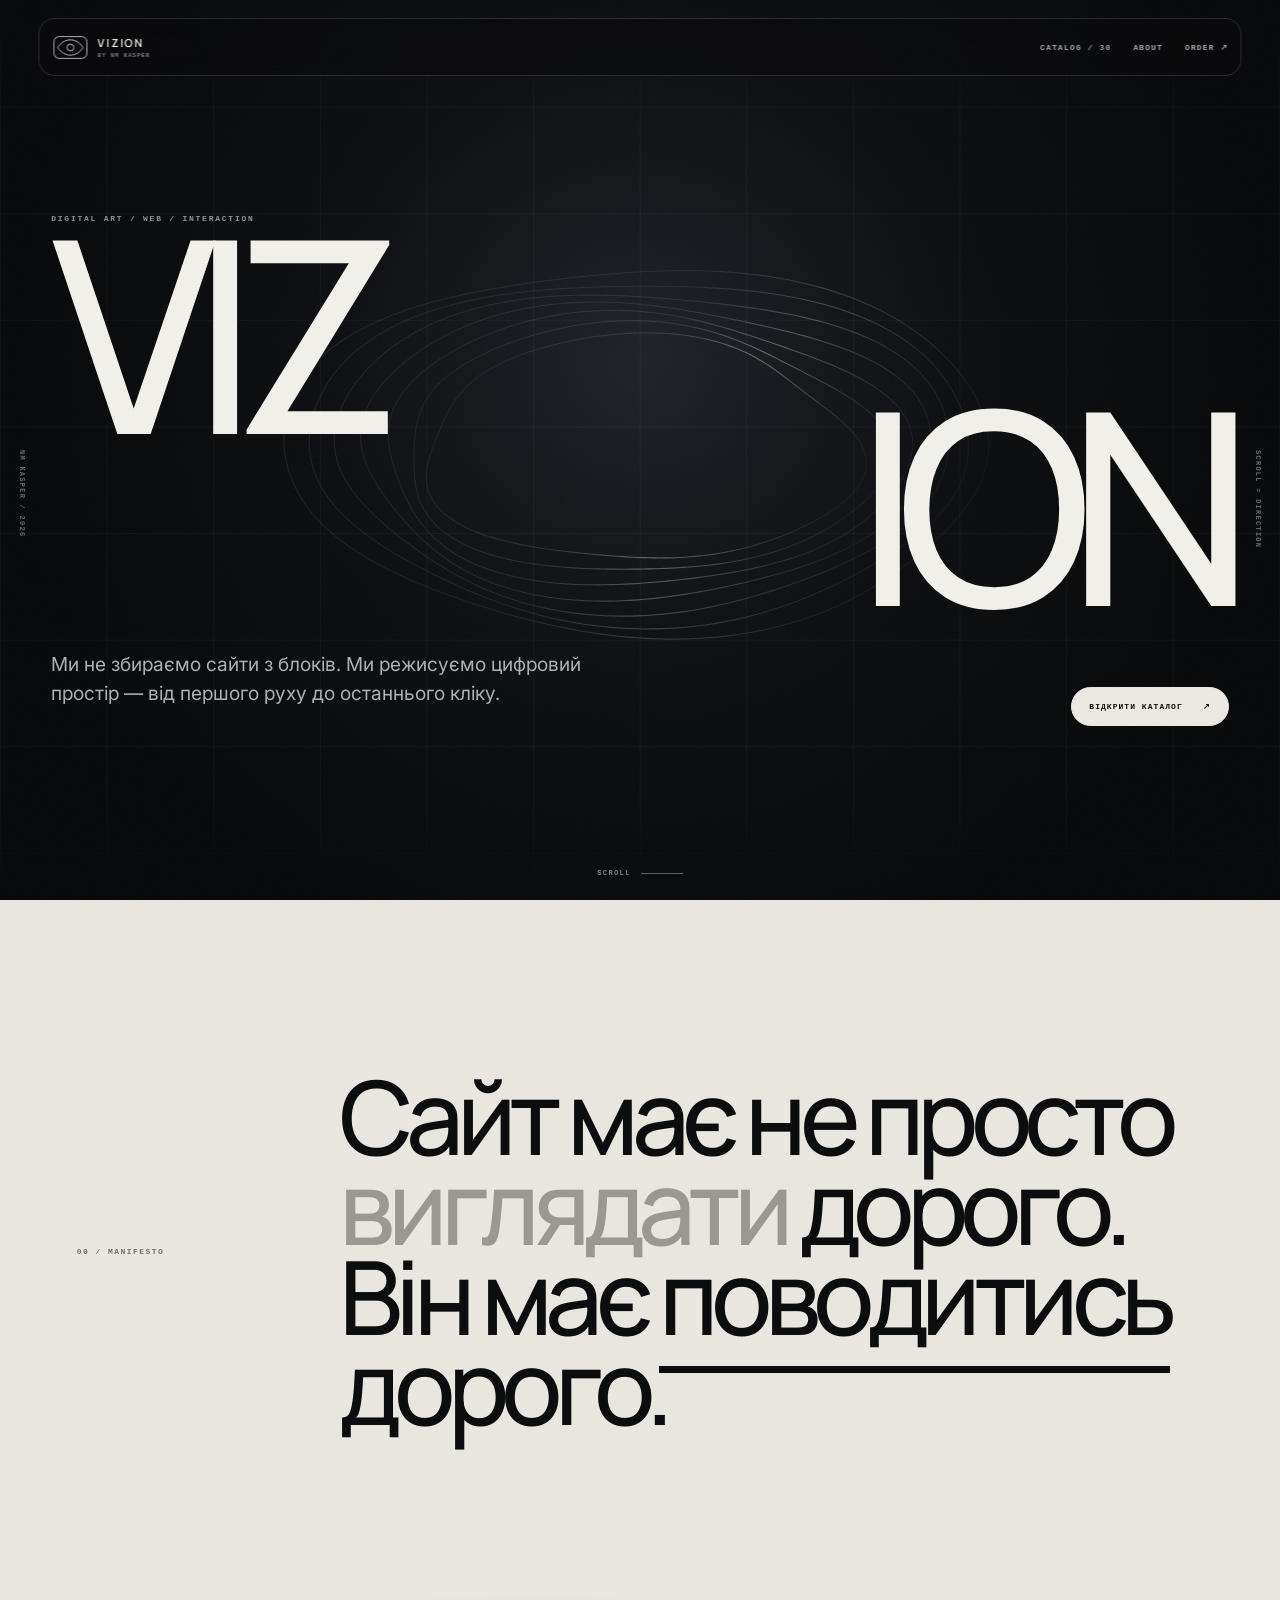
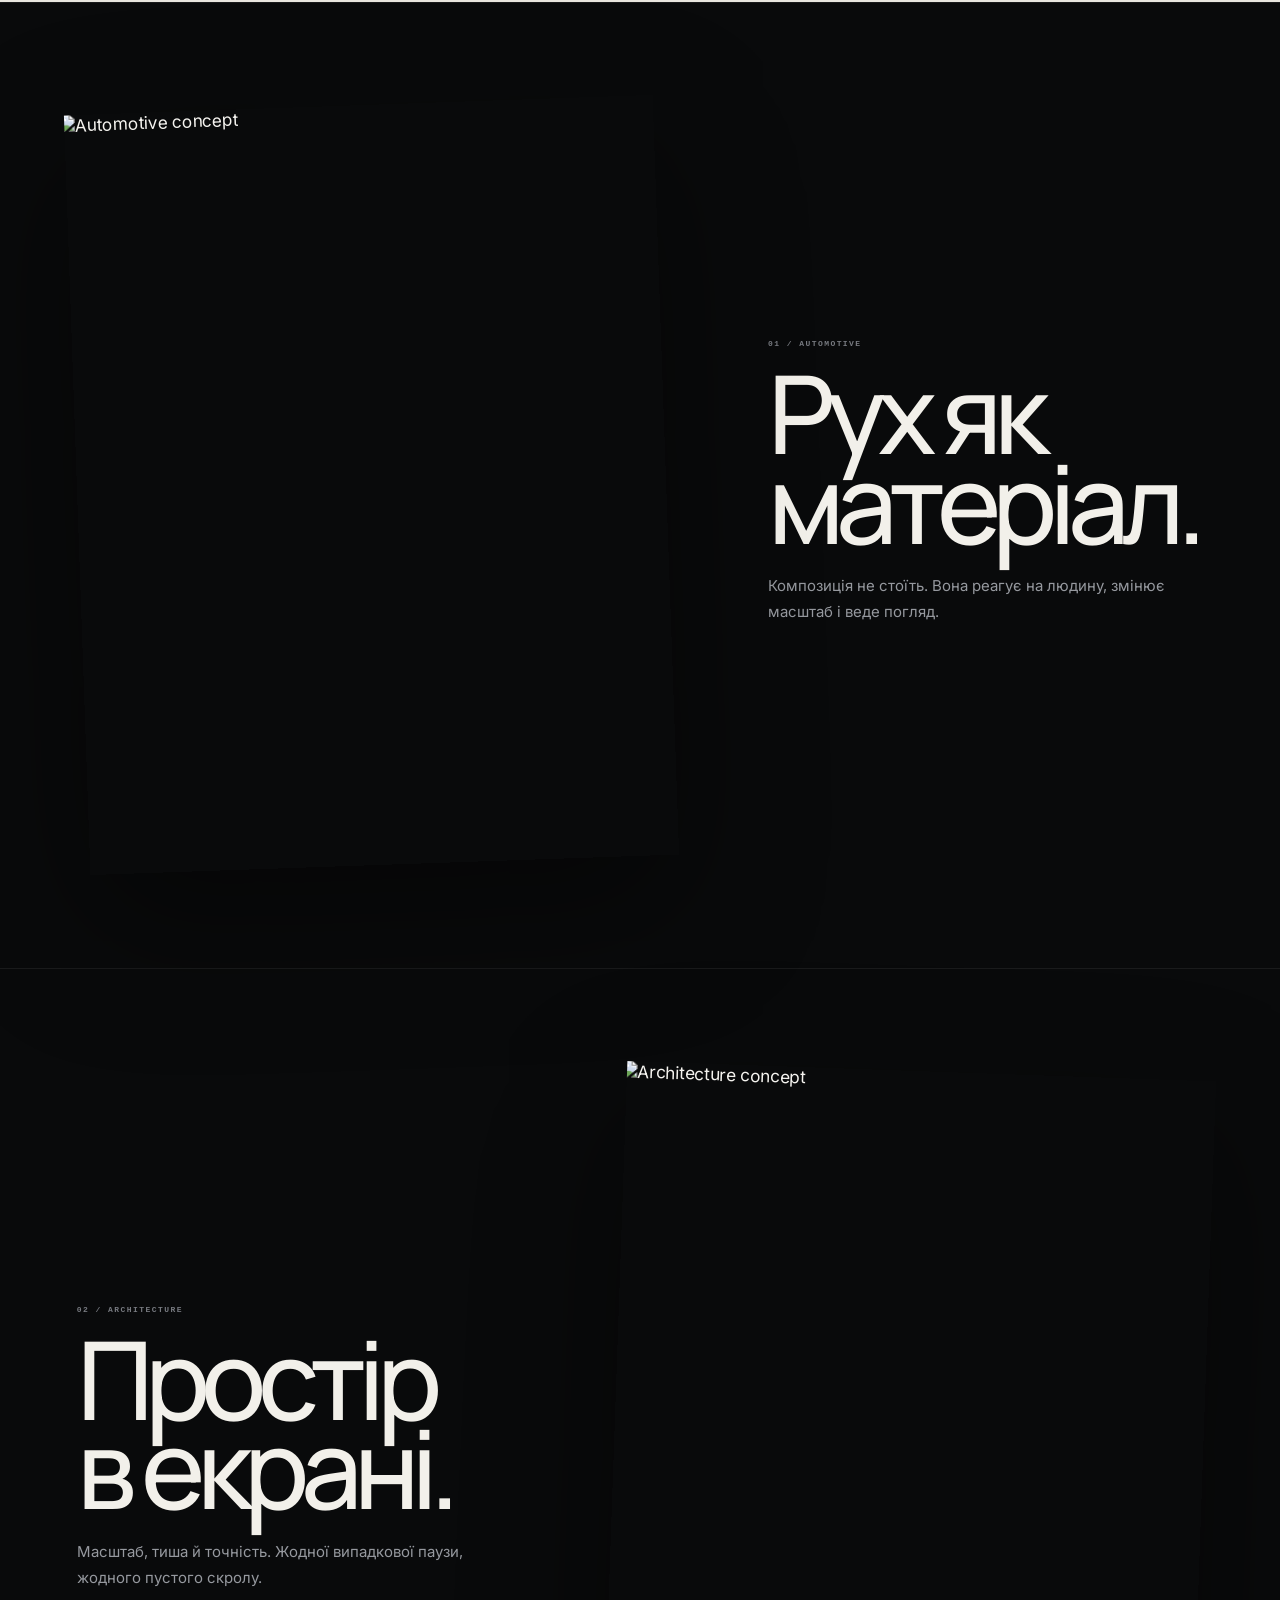
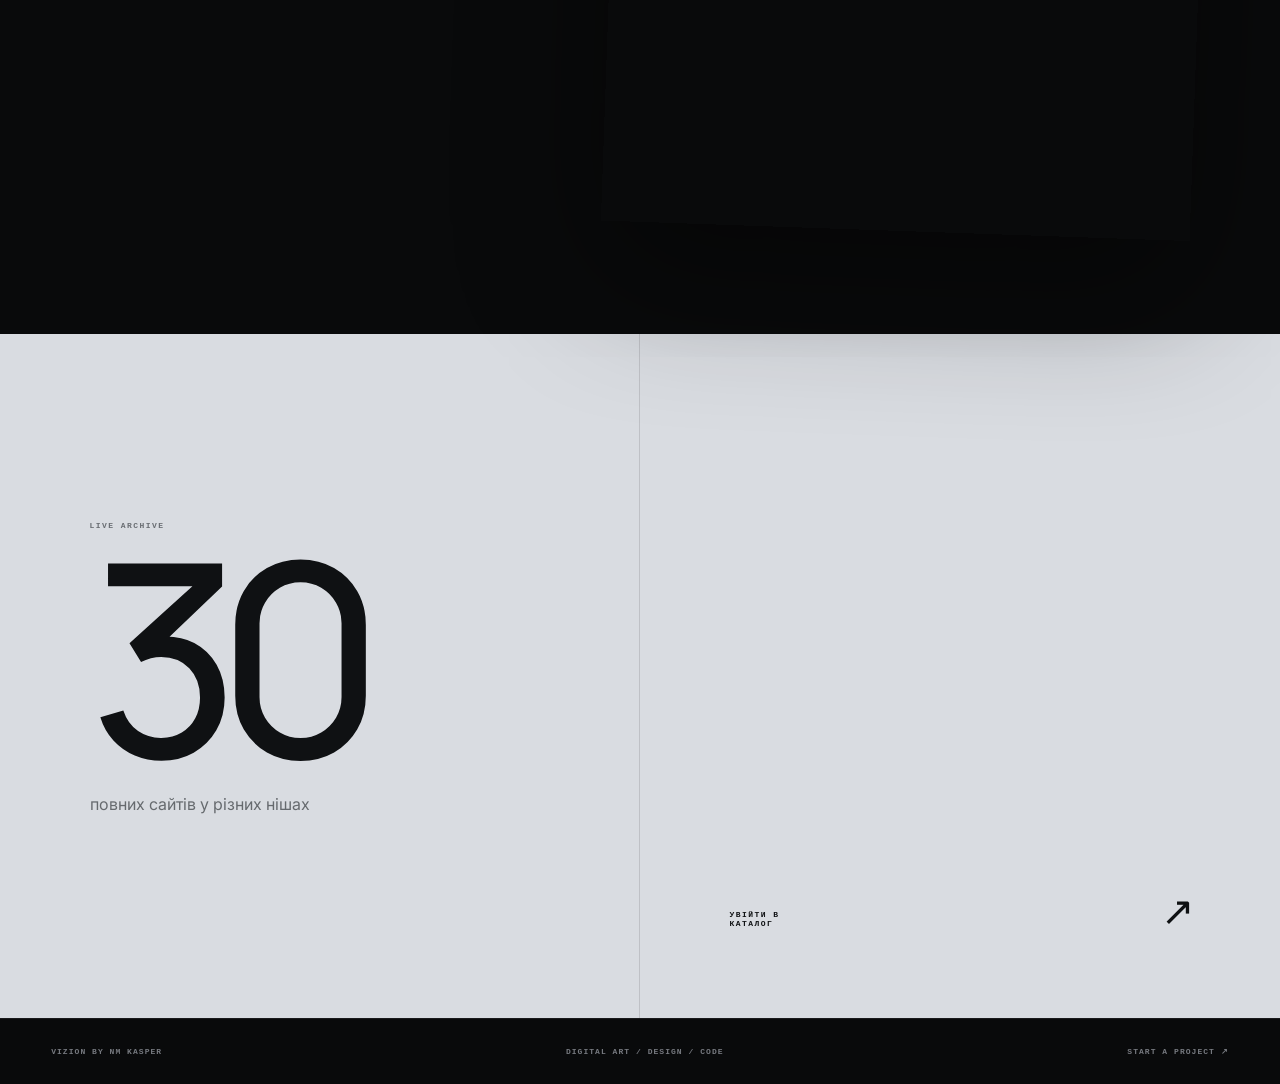
==== commit a01fc0be: "Make homepage preview navigation portable" ====
--- a/index.html
+++ b/index.html
@@ -18,7 +18,7 @@
       <svg viewBox="0 0 72 48" fill="none" aria-hidden="true"><rect x="1" y="1" width="70" height="46" rx="11"/><path d="M9 24C17 12.5 26 7.8 36 7.8S55 12.5 63 24C55 35.5 46 40.2 36 40.2S17 35.5 9 24Z"/><circle cx="36" cy="24" r="7.2"/></svg>
       <span>VIZION<small>BY NM KASPER</small></span>
     </a>
-    <nav><a href="/catalog">CATALOG / 30</a><a href="#about">ABOUT</a><a href="https://t.me/kaspertt77" target="_blank" rel="noreferrer">ORDER ↗</a></nav>
+    <nav><a href="catalog.html">CATALOG / 30</a><a href="#about">ABOUT</a><a href="https://t.me/kaspertt77" target="_blank" rel="noreferrer">ORDER ↗</a></nav>
   </header>
 
   <main id="top">
@@ -30,7 +30,7 @@
         <h1><span>VIZ</span><span>ION</span></h1>
         <div class="hero-bottom">
           <p>Ми не збираємо сайти з блоків. Ми режисуємо цифровий простір — від першого руху до останнього кліку.</p>
-          <a class="pill primary" href="/catalog">ВІДКРИТИ КАТАЛОГ <b>↗</b></a>
+          <a class="pill primary" href="catalog.html">ВІДКРИТИ КАТАЛОГ <b>↗</b></a>
         </div>
       </div>
       <div class="side left">NM KASPER / 2026</div>
@@ -56,7 +56,7 @@
 
     <section class="gateway">
       <div class="gateway-number"><span>LIVE ARCHIVE</span><strong>30</strong><p>повних сайтів у різних нішах</p></div>
-      <a href="/catalog"><span>УВІЙТИ В<br/>КАТАЛОГ</span><b>↗</b></a>
+      <a href="catalog.html"><span>УВІЙТИ В<br/>КАТАЛОГ</span><b>↗</b></a>
     </section>
   </main>
 
